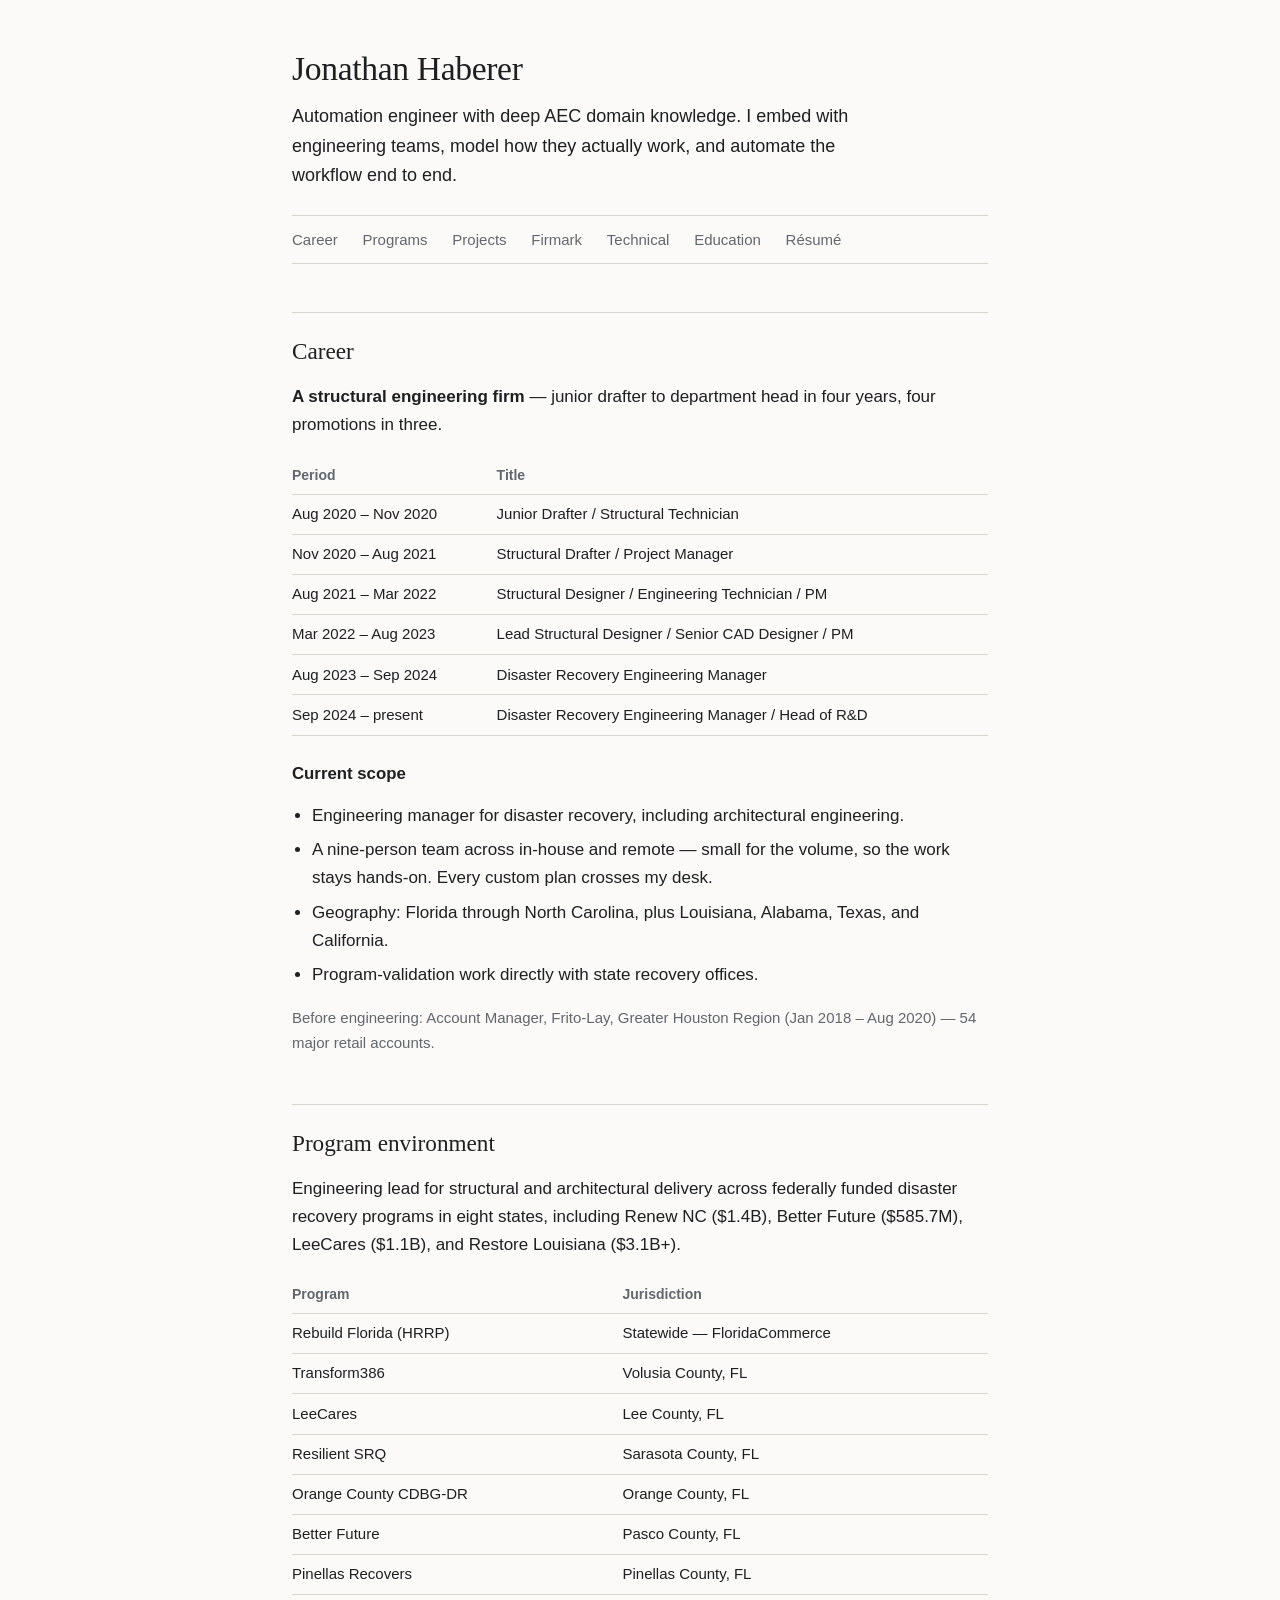
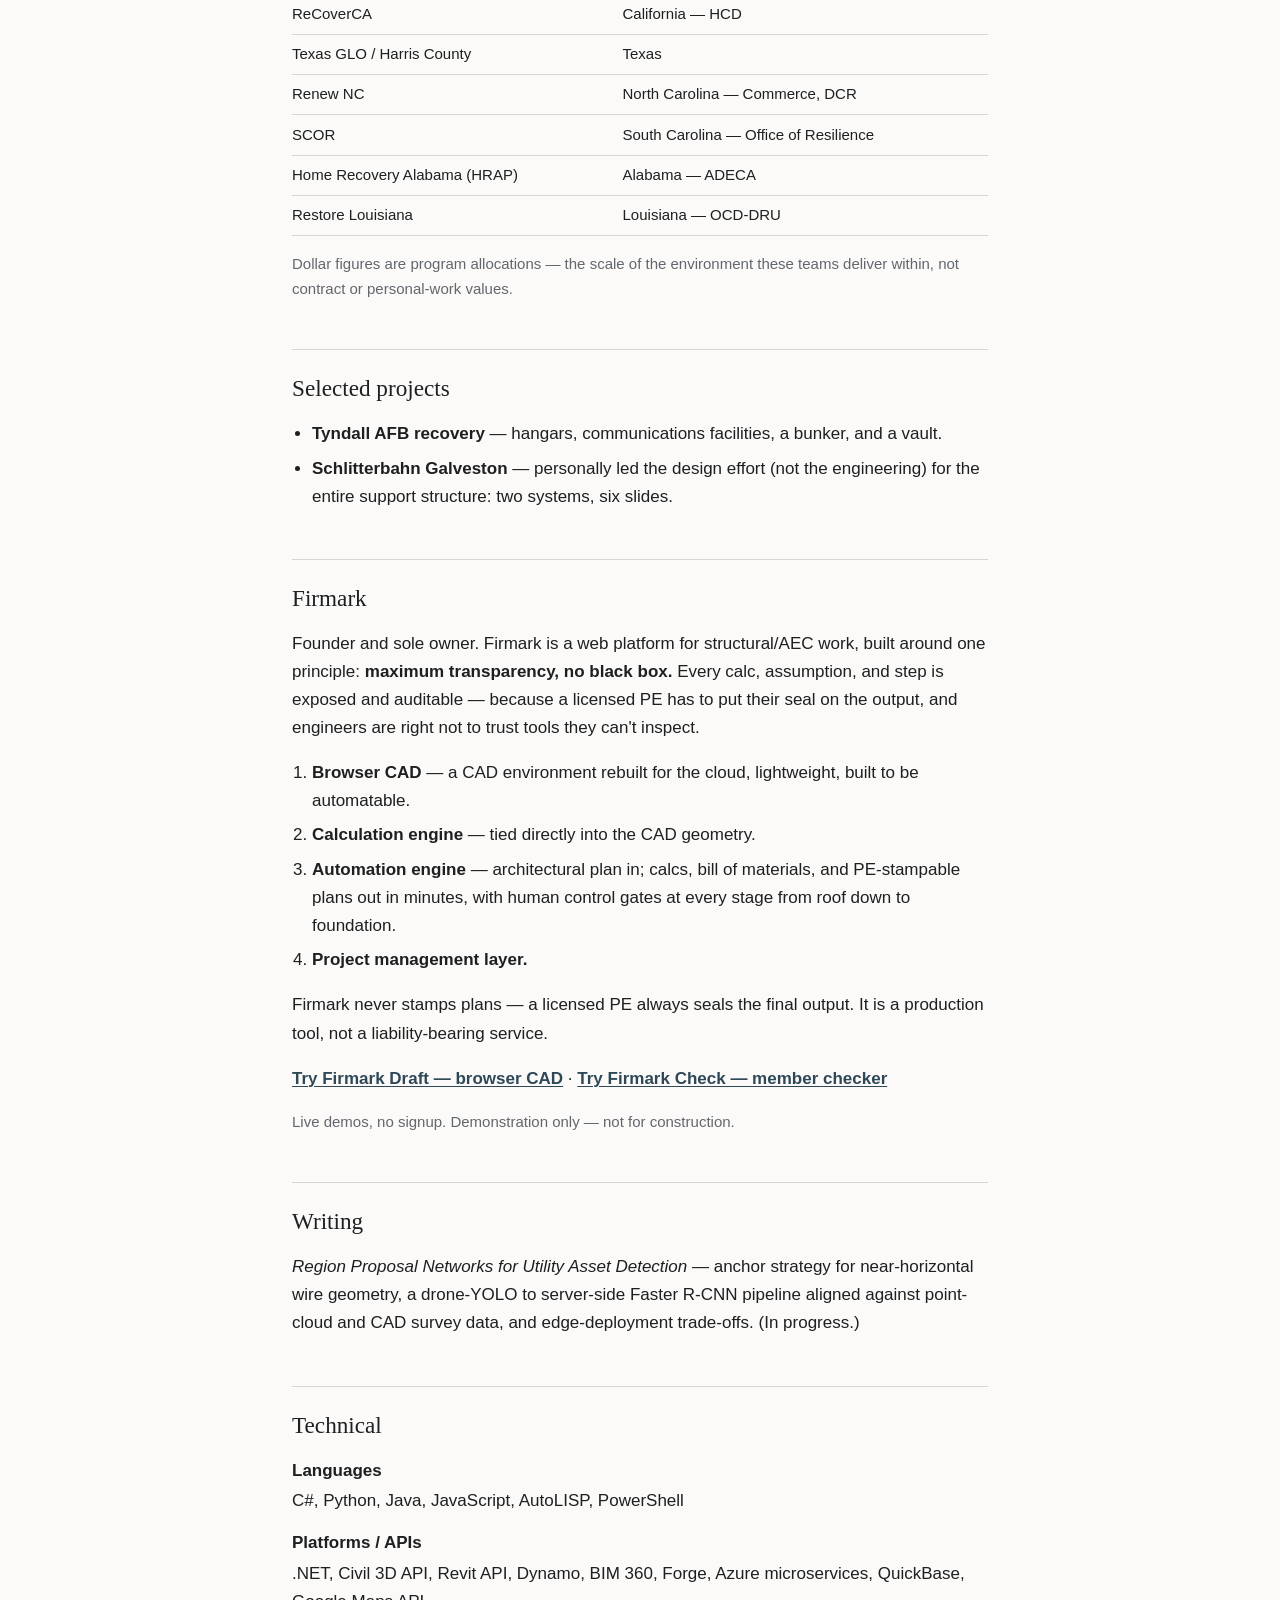
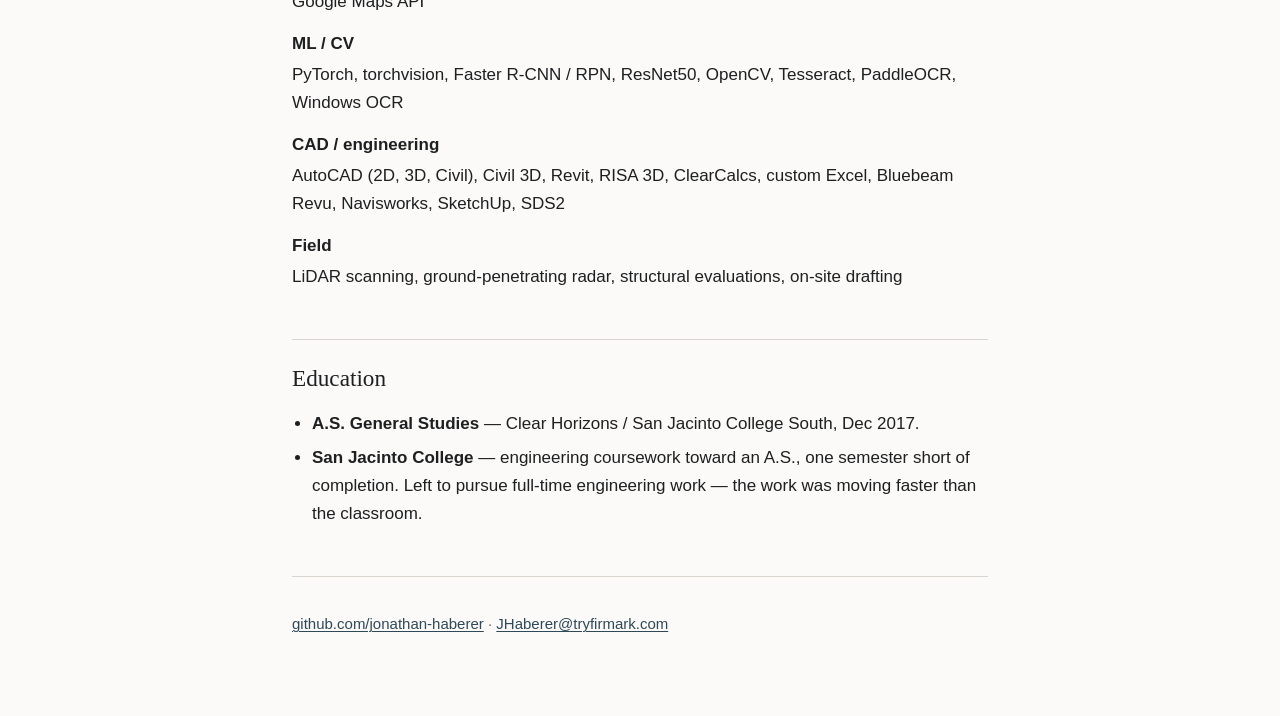
==== index.html @ 075982cf "Add resume page" ====
<!doctype html>
<html lang="en">
<head>
<meta charset="utf-8">
<meta name="viewport" content="width=device-width, initial-scale=1">
<title>Jonathan Haberer — Automation Engineering for AEC</title>
<meta name="description" content="Automation engineer with deep AEC domain knowledge: structural design, disaster-recovery engineering management, and workflow automation.">
<link rel="stylesheet" href="styles.css">
</head>
<body>

<header class="masthead">
  <h1>Jonathan Haberer</h1>
  <p class="tagline">Automation engineer with deep AEC domain knowledge. I embed with engineering
  teams, model how they actually work, and automate the workflow end to end.</p>
  <nav class="site-nav">
    <a href="#career">Career</a>
    <a href="#programs">Programs</a>
    <a href="#projects">Projects</a>
    <a href="#firmark">Firmark</a>
    <a href="#technical">Technical</a>
    <a href="#education">Education</a>
    <a href="resume.html">Résumé</a>
  </nav>
</header>

<main>

<section id="career">
  <h2>Career</h2>
  <p><strong>A structural engineering firm</strong> — junior drafter to department head in
  four years, four promotions in three.</p>
  <div class="table-scroll">
    <table>
      <thead><tr><th>Period</th><th>Title</th></tr></thead>
      <tbody>
        <tr><td>Aug 2020 – Nov 2020</td><td>Junior Drafter / Structural Technician</td></tr>
        <tr><td>Nov 2020 – Aug 2021</td><td>Structural Drafter / Project Manager</td></tr>
        <tr><td>Aug 2021 – Mar 2022</td><td>Structural Designer / Engineering Technician / PM</td></tr>
        <tr><td>Mar 2022 – Aug 2023</td><td>Lead Structural Designer / Senior CAD Designer / PM</td></tr>
        <tr><td>Aug 2023 – Sep 2024</td><td>Disaster Recovery Engineering Manager</td></tr>
        <tr><td>Sep 2024 – present</td><td>Disaster Recovery Engineering Manager / Head of R&amp;D</td></tr>
      </tbody>
    </table>
  </div>
  <h3>Current scope</h3>
  <ul>
    <li>Engineering manager for disaster recovery, including architectural engineering.</li>
    <li>A nine-person team across in-house and remote — small for the volume, so the work stays
    hands-on. Every custom plan crosses my desk.</li>
    <li>Geography: Florida through North Carolina, plus Louisiana, Alabama, Texas, and California.</li>
    <li>Program-validation work directly with state recovery offices.</li>
  </ul>
  <p class="aside">Before engineering: Account Manager, Frito-Lay, Greater Houston Region
  (Jan 2018 – Aug 2020) — 54 major retail accounts.</p>
</section>

<section id="programs">
  <h2>Program environment</h2>
  <p>Engineering lead for structural and architectural delivery across federally funded disaster
  recovery programs in eight states, including Renew NC ($1.4B), Better Future ($585.7M),
  LeeCares ($1.1B), and Restore Louisiana ($3.1B+).</p>
  <div class="table-scroll">
    <table>
      <thead><tr><th>Program</th><th>Jurisdiction</th></tr></thead>
      <tbody>
        <tr><td>Rebuild Florida (HRRP)</td><td>Statewide — FloridaCommerce</td></tr>
        <tr><td>Transform386</td><td>Volusia County, FL</td></tr>
        <tr><td>LeeCares</td><td>Lee County, FL</td></tr>
        <tr><td>Resilient SRQ</td><td>Sarasota County, FL</td></tr>
        <tr><td>Orange County CDBG-DR</td><td>Orange County, FL</td></tr>
        <tr><td>Better Future</td><td>Pasco County, FL</td></tr>
        <tr><td>Pinellas Recovers</td><td>Pinellas County, FL</td></tr>
        <tr><td>ReCoverCA</td><td>California — HCD</td></tr>
        <tr><td>Texas GLO / Harris County</td><td>Texas</td></tr>
        <tr><td>Renew NC</td><td>North Carolina — Commerce, DCR</td></tr>
        <tr><td>SCOR</td><td>South Carolina — Office of Resilience</td></tr>
        <tr><td>Home Recovery Alabama (HRAP)</td><td>Alabama — ADECA</td></tr>
        <tr><td>Restore Louisiana</td><td>Louisiana — OCD-DRU</td></tr>
      </tbody>
    </table>
  </div>
  <p class="footnote">Dollar figures are program allocations — the scale of the environment these
  teams deliver within, not contract or personal-work values.</p>
</section>

<section id="projects">
  <h2>Selected projects</h2>
  <ul>
    <li><strong>Tyndall AFB recovery</strong> — hangars, communications facilities, a bunker, and
    a vault.</li>
    <li><strong>Schlitterbahn Galveston</strong> — personally led the design effort (not the
    engineering) for the entire support structure: two systems, six slides.</li>
  </ul>
</section>

<section id="firmark">
  <h2>Firmark</h2>
  <p>Founder and sole owner. Firmark is a web platform for structural/AEC work, built around one
  principle: <strong>maximum transparency, no black box.</strong> Every calc, assumption, and step
  is exposed and auditable — because a licensed PE has to put their seal on the output, and
  engineers are right not to trust tools they can't inspect.</p>
  <ol>
    <li><strong>Browser CAD</strong> — a CAD environment rebuilt for the cloud, lightweight, built
    to be automatable.</li>
    <li><strong>Calculation engine</strong> — tied directly into the CAD geometry.</li>
    <li><strong>Automation engine</strong> — architectural plan in; calcs, bill of materials, and
    PE-stampable plans out in minutes, with human control gates at every stage from roof down to
    foundation.</li>
    <li><strong>Project management layer.</strong></li>
  </ol>
  <p>Firmark never stamps plans — a licensed PE always seals the final output. It is a production
  tool, not a liability-bearing service.</p>
  <p class="demo-links">
    <a href="https://tryfirmark.com/cad/">Try Firmark Draft — browser CAD</a> ·
    <a href="https://tryfirmark.com/demo/check">Try Firmark Check — member checker</a>
  </p>
  <p class="aside">Live demos, no signup. Demonstration only — not for construction.</p>
</section>

<section id="writing">
  <h2>Writing</h2>
  <p><em>Region Proposal Networks for Utility Asset Detection</em> — anchor strategy for
  near-horizontal wire geometry, a drone-YOLO to server-side Faster R-CNN pipeline aligned
  against point-cloud and CAD survey data, and edge-deployment trade-offs.
 (In progress.)</p>
</section>

<section id="technical">
  <h2>Technical</h2>
  <dl class="tech">
    <dt>Languages</dt><dd>C#, Python, Java, JavaScript, AutoLISP, PowerShell</dd>
    <dt>Platforms / APIs</dt><dd>.NET, Civil 3D API, Revit API, Dynamo, BIM 360, Forge, Azure
    microservices, QuickBase, Google Maps API</dd>
    <dt>ML / CV</dt><dd>PyTorch, torchvision, Faster R-CNN / RPN, ResNet50, OpenCV, Tesseract,
    PaddleOCR, Windows OCR</dd>
    <dt>CAD / engineering</dt><dd>AutoCAD (2D, 3D, Civil), Civil 3D, Revit, RISA 3D, ClearCalcs,
    custom Excel, Bluebeam Revu, Navisworks, SketchUp, SDS2</dd>
    <dt>Field</dt><dd>LiDAR scanning, ground-penetrating radar, structural evaluations, on-site
    drafting</dd>
  </dl>
</section>

<section id="education">
  <h2>Education</h2>
  <ul>
    <li><strong>A.S. General Studies</strong> — Clear Horizons / San Jacinto College South,
    Dec 2017.</li>
    <li><strong>San Jacinto College</strong> — engineering coursework toward an A.S., one semester
    short of completion. Left to pursue full-time engineering work — the work was moving faster
    than the classroom.</li>
  </ul>
</section>

</main>

<footer>
  <p><a href="https://github.com/jonathan-haberer">github.com/jonathan-haberer</a> ·
  <a href="mailto:JHaberer@tryfirmark.com">JHaberer@tryfirmark.com</a></p>
</footer>

</body>
</html>
---- styles.css ----
/* jonathan-haberer.github.io — hand-built, no framework.
   Restrained editorial register: ink on paper, one accent, hairline rules. */

:root {
  --ink: #1d1f21;
  --muted: #62666d;
  --paper: #fbfaf8;
  --rule: #d8d5cf;
  --accent: #2f4858;
}

* { box-sizing: border-box; }

body {
  margin: 0 auto;
  padding: 3rem 1.25rem 4rem;
  max-width: 46rem;
  background: var(--paper);
  color: var(--ink);
  font: 400 1.0625rem/1.65 -apple-system, BlinkMacSystemFont, "Segoe UI", Roboto, Helvetica, Arial, sans-serif;
}

h1, h2, h3 {
  font-family: Georgia, "Times New Roman", serif;
  font-weight: 400;
  line-height: 1.25;
  margin: 0 0 0.5rem;
}

h1 { font-size: 2.1rem; letter-spacing: -0.01em; }
h2 { font-size: 1.45rem; margin-top: 0; }
h3 { font-size: 1.05rem; font-weight: 700; font-family: inherit; margin-top: 1.75rem; }

.masthead { margin-bottom: 3rem; }
.tagline { font-size: 1.125rem; color: var(--ink); max-width: 38rem; margin: 0.75rem 0 1.5rem; }

.site-nav { border-top: 1px solid var(--rule); border-bottom: 1px solid var(--rule); padding: 0.6rem 0; }
.site-nav a { margin-right: 1.25rem; color: var(--muted); text-decoration: none; font-size: 0.9375rem; }
.site-nav a:hover { color: var(--accent); text-decoration: underline; }

section { margin-bottom: 3rem; padding-top: 1.5rem; border-top: 1px solid var(--rule); }

a { color: var(--accent); text-decoration-thickness: 1px; text-underline-offset: 2px; }

ul, ol { padding-left: 1.25rem; }
li { margin-bottom: 0.4rem; }

.table-scroll { overflow-x: auto; margin: 1rem 0; }
table { border-collapse: collapse; width: 100%; font-size: 0.9375rem; }
th, td { text-align: left; padding: 0.45rem 1rem 0.45rem 0; border-bottom: 1px solid var(--rule); vertical-align: top; }
th { font-weight: 600; color: var(--muted); font-size: 0.875rem; }

.aside, .footnote { color: var(--muted); font-size: 0.9375rem; }
.footnote { margin-top: 0.25rem; }

.tech dt { font-weight: 600; margin-top: 0.9rem; }
.tech dd { margin: 0.15rem 0 0; color: var(--ink); }

footer { border-top: 1px solid var(--rule); padding-top: 1.25rem; color: var(--muted); font-size: 0.9375rem; }

@media (max-width: 520px) {
  body { padding-top: 2rem; }
  h1 { font-size: 1.75rem; }
}

.demo-links a { font-weight: 600; }
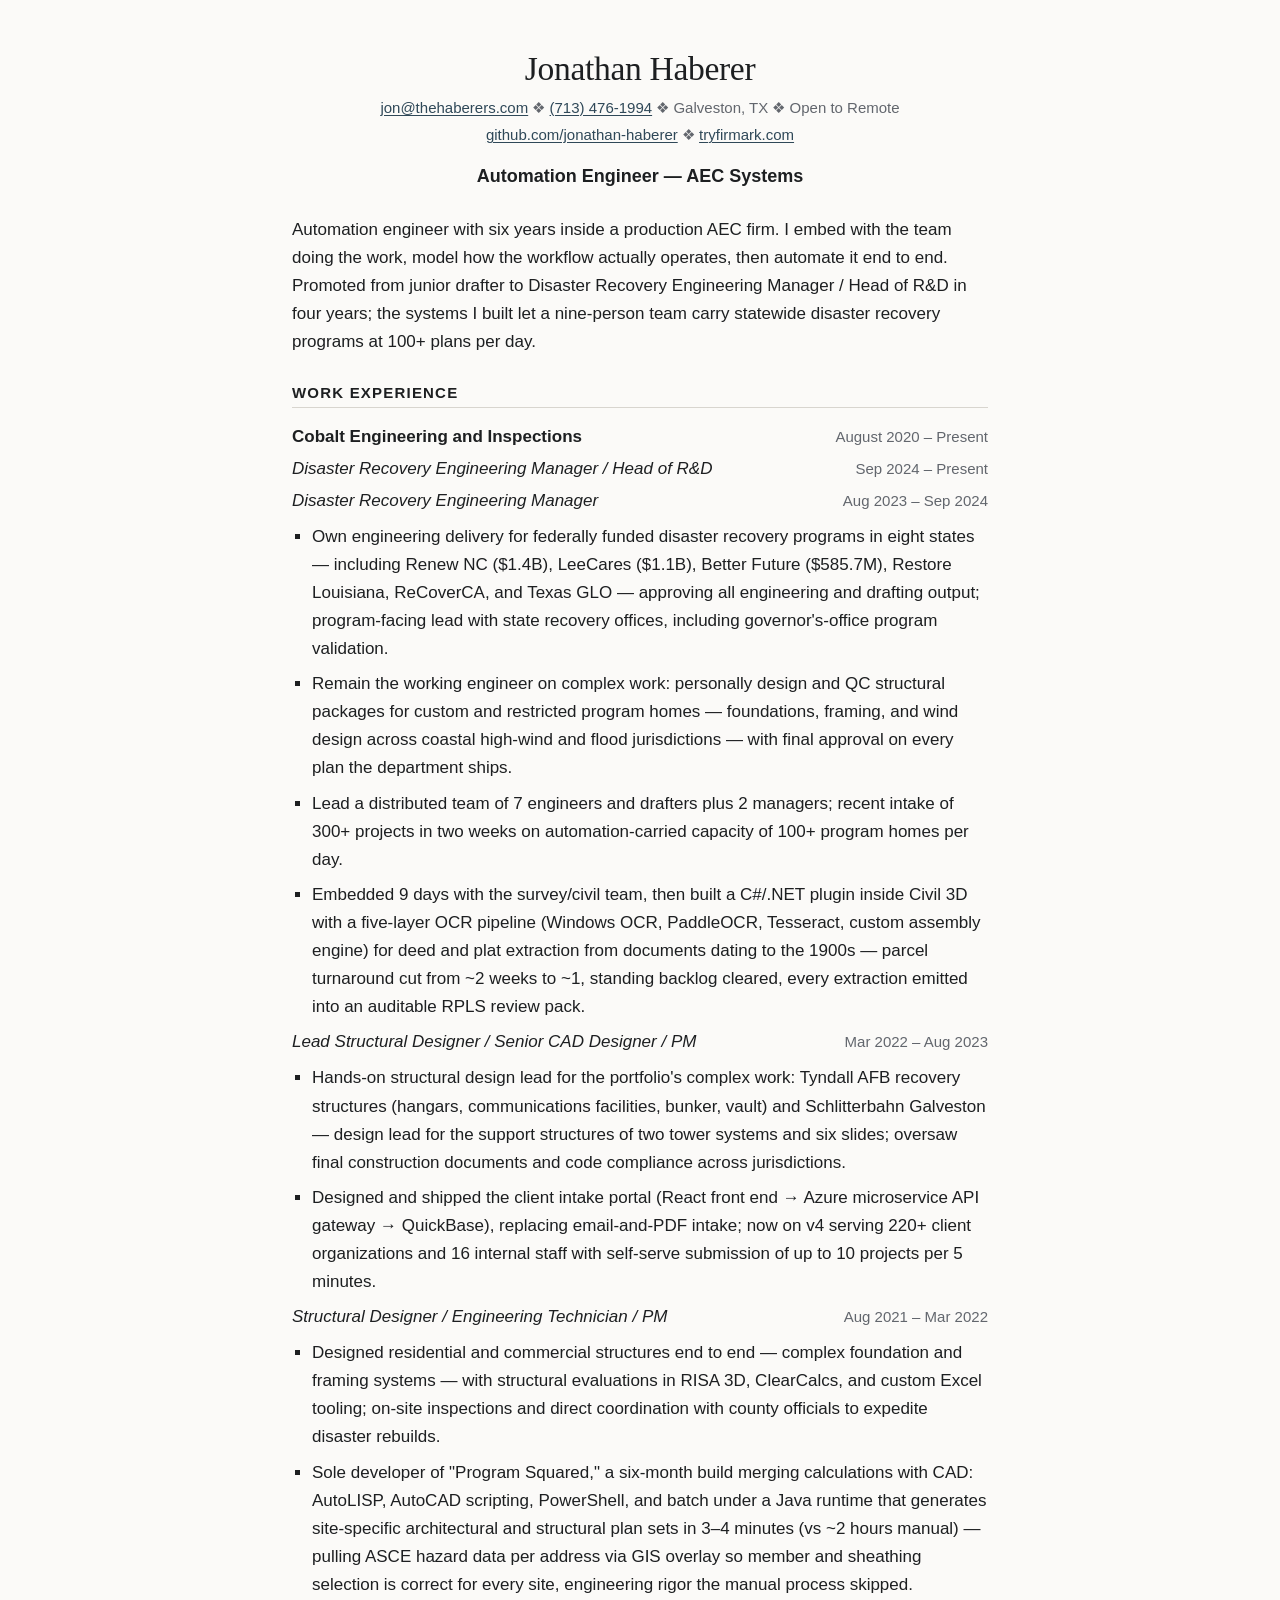
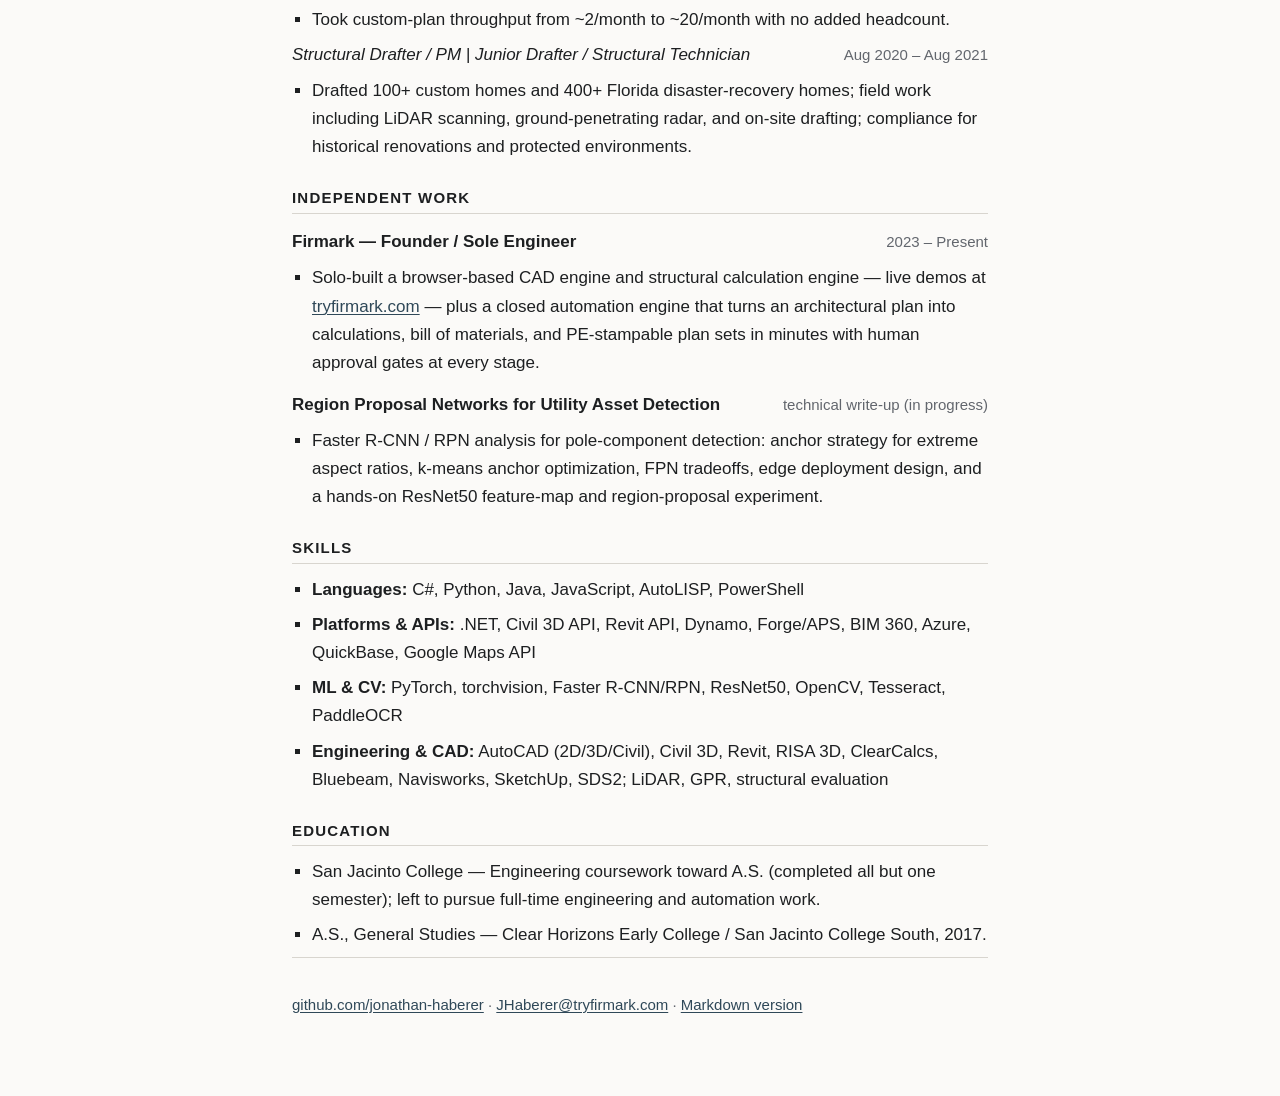
==== commit 7b4fd6cf: "Make the resume the main page" ====
--- a/index.html
+++ b/index.html
@@ -3,160 +3,139 @@
 <head>
 <meta charset="utf-8">
 <meta name="viewport" content="width=device-width, initial-scale=1">
-<title>Jonathan Haberer — Automation Engineering for AEC</title>
-<meta name="description" content="Automation engineer with deep AEC domain knowledge: structural design, disaster-recovery engineering management, and workflow automation.">
+<title>Jonathan Haberer — Automation Engineer, AEC Systems</title>
+<meta name="description" content="Résumé of Jonathan Haberer — automation engineer with six years inside a production AEC firm: structural design, disaster-recovery engineering management, and workflow automation.">
 <link rel="stylesheet" href="styles.css">
 </head>
 <body>
 
-<header class="masthead">
+<header class="r-head">
   <h1>Jonathan Haberer</h1>
-  <p class="tagline">Automation engineer with deep AEC domain knowledge. I embed with engineering
-  teams, model how they actually work, and automate the workflow end to end.</p>
-  <nav class="site-nav">
-    <a href="#career">Career</a>
-    <a href="#programs">Programs</a>
-    <a href="#projects">Projects</a>
-    <a href="#firmark">Firmark</a>
-    <a href="#technical">Technical</a>
-    <a href="#education">Education</a>
-    <a href="resume.html">Résumé</a>
-  </nav>
+  <p class="r-contact"><a href="mailto:jon@thehaberers.com">jon@thehaberers.com</a> ❖
+  <a href="tel:+17134761994">(713) 476-1994</a> ❖ Galveston, TX ❖ Open to Remote</p>
+  <p class="r-contact"><a href="https://github.com/jonathan-haberer">github.com/jonathan-haberer</a> ❖
+  <a href="https://tryfirmark.com">tryfirmark.com</a></p>
+  <p class="r-headline">Automation Engineer — AEC Systems</p>
 </header>
 
 <main>
 
-<section id="career">
-  <h2>Career</h2>
-  <p><strong>A structural engineering firm</strong> — junior drafter to department head in
-  four years, four promotions in three.</p>
-  <div class="table-scroll">
-    <table>
-      <thead><tr><th>Period</th><th>Title</th></tr></thead>
-      <tbody>
-        <tr><td>Aug 2020 – Nov 2020</td><td>Junior Drafter / Structural Technician</td></tr>
-        <tr><td>Nov 2020 – Aug 2021</td><td>Structural Drafter / Project Manager</td></tr>
-        <tr><td>Aug 2021 – Mar 2022</td><td>Structural Designer / Engineering Technician / PM</td></tr>
-        <tr><td>Mar 2022 – Aug 2023</td><td>Lead Structural Designer / Senior CAD Designer / PM</td></tr>
-        <tr><td>Aug 2023 – Sep 2024</td><td>Disaster Recovery Engineering Manager</td></tr>
-        <tr><td>Sep 2024 – present</td><td>Disaster Recovery Engineering Manager / Head of R&amp;D</td></tr>
-      </tbody>
-    </table>
-  </div>
-  <h3>Current scope</h3>
-  <ul>
-    <li>Engineering manager for disaster recovery, including architectural engineering.</li>
-    <li>A nine-person team across in-house and remote — small for the volume, so the work stays
-    hands-on. Every custom plan crosses my desk.</li>
-    <li>Geography: Florida through North Carolina, plus Louisiana, Alabama, Texas, and California.</li>
-    <li>Program-validation work directly with state recovery offices.</li>
-  </ul>
-  <p class="aside">Before engineering: Account Manager, Frito-Lay, Greater Houston Region
-  (Jan 2018 – Aug 2020) — 54 major retail accounts.</p>
-</section>
+<p class="r-summary">Automation engineer with six years inside a production AEC firm. I embed
+with the team doing the work, model how the workflow actually operates, then automate it end
+to end. Promoted from junior drafter to Disaster Recovery Engineering Manager / Head of R&amp;D
+in four years; the systems I built let a nine-person team carry statewide disaster recovery
+programs at 100+ plans per day.</p>
 
-<section id="programs">
-  <h2>Program environment</h2>
-  <p>Engineering lead for structural and architectural delivery across federally funded disaster
-  recovery programs in eight states, including Renew NC ($1.4B), Better Future ($585.7M),
-  LeeCares ($1.1B), and Restore Louisiana ($3.1B+).</p>
-  <div class="table-scroll">
-    <table>
-      <thead><tr><th>Program</th><th>Jurisdiction</th></tr></thead>
-      <tbody>
-        <tr><td>Rebuild Florida (HRRP)</td><td>Statewide — FloridaCommerce</td></tr>
-        <tr><td>Transform386</td><td>Volusia County, FL</td></tr>
-        <tr><td>LeeCares</td><td>Lee County, FL</td></tr>
-        <tr><td>Resilient SRQ</td><td>Sarasota County, FL</td></tr>
-        <tr><td>Orange County CDBG-DR</td><td>Orange County, FL</td></tr>
-        <tr><td>Better Future</td><td>Pasco County, FL</td></tr>
-        <tr><td>Pinellas Recovers</td><td>Pinellas County, FL</td></tr>
-        <tr><td>ReCoverCA</td><td>California — HCD</td></tr>
-        <tr><td>Texas GLO / Harris County</td><td>Texas</td></tr>
-        <tr><td>Renew NC</td><td>North Carolina — Commerce, DCR</td></tr>
-        <tr><td>SCOR</td><td>South Carolina — Office of Resilience</td></tr>
-        <tr><td>Home Recovery Alabama (HRAP)</td><td>Alabama — ADECA</td></tr>
-        <tr><td>Restore Louisiana</td><td>Louisiana — OCD-DRU</td></tr>
-      </tbody>
-    </table>
-  </div>
-  <p class="footnote">Dollar figures are program allocations — the scale of the environment these
-  teams deliver within, not contract or personal-work values.</p>
-</section>
+<h2 class="r-sec">WORK EXPERIENCE</h2>
 
-<section id="projects">
-  <h2>Selected projects</h2>
-  <ul>
-    <li><strong>Tyndall AFB recovery</strong> — hangars, communications facilities, a bunker, and
-    a vault.</li>
-    <li><strong>Schlitterbahn Galveston</strong> — personally led the design effort (not the
-    engineering) for the entire support structure: two systems, six slides.</li>
-  </ul>
-</section>
+<div class="r-row"><strong>Cobalt Engineering and Inspections</strong>
+<span class="r-when">August 2020 – Present</span></div>
 
-<section id="firmark">
-  <h2>Firmark</h2>
-  <p>Founder and sole owner. Firmark is a web platform for structural/AEC work, built around one
-  principle: <strong>maximum transparency, no black box.</strong> Every calc, assumption, and step
-  is exposed and auditable — because a licensed PE has to put their seal on the output, and
-  engineers are right not to trust tools they can't inspect.</p>
-  <ol>
-    <li><strong>Browser CAD</strong> — a CAD environment rebuilt for the cloud, lightweight, built
-    to be automatable.</li>
-    <li><strong>Calculation engine</strong> — tied directly into the CAD geometry.</li>
-    <li><strong>Automation engine</strong> — architectural plan in; calcs, bill of materials, and
-    PE-stampable plans out in minutes, with human control gates at every stage from roof down to
-    foundation.</li>
-    <li><strong>Project management layer.</strong></li>
-  </ol>
-  <p>Firmark never stamps plans — a licensed PE always seals the final output. It is a production
-  tool, not a liability-bearing service.</p>
-  <p class="demo-links">
-    <a href="https://tryfirmark.com/cad/">Try Firmark Draft — browser CAD</a> ·
-    <a href="https://tryfirmark.com/demo/check">Try Firmark Check — member checker</a>
-  </p>
-  <p class="aside">Live demos, no signup. Demonstration only — not for construction.</p>
-</section>
+<div class="r-row r-role"><em>Disaster Recovery Engineering Manager / Head of R&amp;D</em>
+<span class="r-when">Sep 2024 – Present</span></div>
+<div class="r-row r-role"><em>Disaster Recovery Engineering Manager</em>
+<span class="r-when">Aug 2023 – Sep 2024</span></div>
+<ul class="r-b">
+  <li>Own engineering delivery for federally funded disaster recovery programs in eight
+  states — including Renew NC ($1.4B), LeeCares ($1.1B), Better Future ($585.7M), Restore
+  Louisiana, ReCoverCA, and Texas GLO — approving all engineering and drafting output;
+  program-facing lead with state recovery offices, including governor's-office program
+  validation.</li>
+  <li>Remain the working engineer on complex work: personally design and QC structural
+  packages for custom and restricted program homes — foundations, framing, and wind design
+  across coastal high-wind and flood jurisdictions — with final approval on every plan the
+  department ships.</li>
+  <li>Lead a distributed team of 7 engineers and drafters plus 2 managers; recent intake of
+  300+ projects in two weeks on automation-carried capacity of 100+ program homes per
+  day.</li>
+  <li>Embedded 9 days with the survey/civil team, then built a C#/.NET plugin inside
+  Civil 3D with a five-layer OCR pipeline (Windows OCR, PaddleOCR, Tesseract, custom
+  assembly engine) for deed and plat extraction from documents dating to the 1900s — parcel
+  turnaround cut from ~2 weeks to ~1, standing backlog cleared, every extraction emitted
+  into an auditable RPLS review pack.</li>
+</ul>
 
-<section id="writing">
-  <h2>Writing</h2>
-  <p><em>Region Proposal Networks for Utility Asset Detection</em> — anchor strategy for
-  near-horizontal wire geometry, a drone-YOLO to server-side Faster R-CNN pipeline aligned
-  against point-cloud and CAD survey data, and edge-deployment trade-offs.
- (In progress.)</p>
-</section>
+<div class="r-row r-role"><em>Lead Structural Designer / Senior CAD Designer / PM</em>
+<span class="r-when">Mar 2022 – Aug 2023</span></div>
+<ul class="r-b">
+  <li>Hands-on structural design lead for the portfolio's complex work: Tyndall AFB
+  recovery structures (hangars, communications facilities, bunker, vault) and Schlitterbahn
+  Galveston — design lead for the support structures of two tower systems and six slides;
+  oversaw final construction documents and code compliance across jurisdictions.</li>
+  <li>Designed and shipped the client intake portal (React front end → Azure microservice
+  API gateway → QuickBase), replacing email-and-PDF intake; now on v4 serving 220+ client
+  organizations and 16 internal staff with self-serve submission of up to 10 projects per
+  5 minutes.</li>
+</ul>
 
-<section id="technical">
-  <h2>Technical</h2>
-  <dl class="tech">
-    <dt>Languages</dt><dd>C#, Python, Java, JavaScript, AutoLISP, PowerShell</dd>
-    <dt>Platforms / APIs</dt><dd>.NET, Civil 3D API, Revit API, Dynamo, BIM 360, Forge, Azure
-    microservices, QuickBase, Google Maps API</dd>
-    <dt>ML / CV</dt><dd>PyTorch, torchvision, Faster R-CNN / RPN, ResNet50, OpenCV, Tesseract,
-    PaddleOCR, Windows OCR</dd>
-    <dt>CAD / engineering</dt><dd>AutoCAD (2D, 3D, Civil), Civil 3D, Revit, RISA 3D, ClearCalcs,
-    custom Excel, Bluebeam Revu, Navisworks, SketchUp, SDS2</dd>
-    <dt>Field</dt><dd>LiDAR scanning, ground-penetrating radar, structural evaluations, on-site
-    drafting</dd>
-  </dl>
-</section>
+<div class="r-row r-role"><em>Structural Designer / Engineering Technician / PM</em>
+<span class="r-when">Aug 2021 – Mar 2022</span></div>
+<ul class="r-b">
+  <li>Designed residential and commercial structures end to end — complex foundation and
+  framing systems — with structural evaluations in RISA 3D, ClearCalcs, and custom Excel
+  tooling; on-site inspections and direct coordination with county officials to expedite
+  disaster rebuilds.</li>
+  <li>Sole developer of "Program Squared," a six-month build merging calculations with CAD:
+  AutoLISP, AutoCAD scripting, PowerShell, and batch under a Java runtime that generates
+  site-specific architectural and structural plan sets in 3–4 minutes (vs ~2 hours manual)
+  — pulling ASCE hazard data per address via GIS overlay so member and sheathing selection
+  is correct for every site, engineering rigor the manual process skipped.</li>
+  <li>Took custom-plan throughput from ~2/month to ~20/month with no added headcount.</li>
+</ul>
 
-<section id="education">
-  <h2>Education</h2>
-  <ul>
-    <li><strong>A.S. General Studies</strong> — Clear Horizons / San Jacinto College South,
-    Dec 2017.</li>
-    <li><strong>San Jacinto College</strong> — engineering coursework toward an A.S., one semester
-    short of completion. Left to pursue full-time engineering work — the work was moving faster
-    than the classroom.</li>
-  </ul>
-</section>
+<div class="r-row r-role"><em>Structural Drafter / PM | Junior Drafter / Structural
+Technician</em> <span class="r-when">Aug 2020 – Aug 2021</span></div>
+<ul class="r-b">
+  <li>Drafted 100+ custom homes and 400+ Florida disaster-recovery homes; field work
+  including LiDAR scanning, ground-penetrating radar, and on-site drafting; compliance for
+  historical renovations and protected environments.</li>
+</ul>
+
+<h2 class="r-sec">INDEPENDENT WORK</h2>
+
+<div class="r-row"><strong>Firmark — Founder / Sole Engineer</strong>
+<span class="r-when">2023 – Present</span></div>
+<ul class="r-b">
+  <li>Solo-built a browser-based CAD engine and structural calculation engine — live demos
+  at <a href="https://tryfirmark.com">tryfirmark.com</a> — plus a closed automation engine
+  that turns an architectural plan into calculations, bill of materials, and PE-stampable
+  plan sets in minutes with human approval gates at every stage.</li>
+</ul>
+
+<div class="r-row"><strong>Region Proposal Networks for Utility Asset Detection</strong>
+<span class="r-when">technical write-up (in progress)</span></div>
+<ul class="r-b">
+  <li>Faster R-CNN / RPN analysis for pole-component detection: anchor strategy for extreme
+  aspect ratios, k-means anchor optimization, FPN tradeoffs, edge deployment design, and a
+  hands-on ResNet50 feature-map and region-proposal experiment.</li>
+</ul>
+
+<h2 class="r-sec">SKILLS</h2>
+<ul class="r-b">
+  <li><strong>Languages:</strong> C#, Python, Java, JavaScript, AutoLISP, PowerShell</li>
+  <li><strong>Platforms &amp; APIs:</strong> .NET, Civil 3D API, Revit API, Dynamo,
+  Forge/APS, BIM 360, Azure, QuickBase, Google Maps API</li>
+  <li><strong>ML &amp; CV:</strong> PyTorch, torchvision, Faster R-CNN/RPN, ResNet50,
+  OpenCV, Tesseract, PaddleOCR</li>
+  <li><strong>Engineering &amp; CAD:</strong> AutoCAD (2D/3D/Civil), Civil 3D, Revit,
+  RISA 3D, ClearCalcs, Bluebeam, Navisworks, SketchUp, SDS2; LiDAR, GPR, structural
+  evaluation</li>
+</ul>
+
+<h2 class="r-sec">EDUCATION</h2>
+<ul class="r-b">
+  <li>San Jacinto College — Engineering coursework toward A.S. (completed all but one
+  semester); left to pursue full-time engineering and automation work.</li>
+  <li>A.S., General Studies — Clear Horizons Early College / San Jacinto College South,
+  2017.</li>
+</ul>
 
 </main>
 
 <footer>
   <p><a href="https://github.com/jonathan-haberer">github.com/jonathan-haberer</a> ·
-  <a href="mailto:JHaberer@tryfirmark.com">JHaberer@tryfirmark.com</a></p>
+  <a href="mailto:JHaberer@tryfirmark.com">JHaberer@tryfirmark.com</a> ·
+  <a href="https://github.com/jonathan-haberer/jonathan-haberer/blob/main/resume.md">Markdown version</a></p>
 </footer>
 
 </body>
--- a/styles.css
+++ b/styles.css
@@ -64,3 +64,22 @@
 }
 
 .demo-links a { font-weight: 600; }
+
+/* Résumé layout — the main page mirrors the PDF résumé's structure. */
+.r-head { text-align: center; margin-bottom: 1.5rem; }
+.r-head h1 { margin-bottom: 0.35rem; }
+.r-contact { margin: 0.15rem 0; font-size: 0.9375rem; color: var(--muted); }
+.r-headline { margin: 0.9rem 0 0; font-weight: 600; font-size: 1.125rem; }
+.r-summary { margin: 0 0 1.75rem; }
+.r-sec { font-family: inherit; font-size: 0.9375rem; font-weight: 700;
+         letter-spacing: 0.08em; border-bottom: 1px solid var(--rule);
+         padding-bottom: 0.3rem; margin: 1.75rem 0 0.75rem; }
+.r-row { display: flex; justify-content: space-between; gap: 1rem;
+         align-items: baseline; margin-top: 0.9rem; }
+.r-row .r-when { color: var(--muted); font-size: 0.9375rem; white-space: nowrap; }
+.r-role { margin-top: 0.25rem; }
+ul.r-b { list-style-type: square; margin: 0.5rem 0 0; }
+ul.r-b li { margin-bottom: 0.45rem; }
+.r-nav { margin-bottom: 2rem; }
+@media (max-width: 560px) { .r-row { flex-direction: column; gap: 0.1rem; } }
+@media print { .r-nav, footer { display: none; } body { padding: 0.5rem; } }
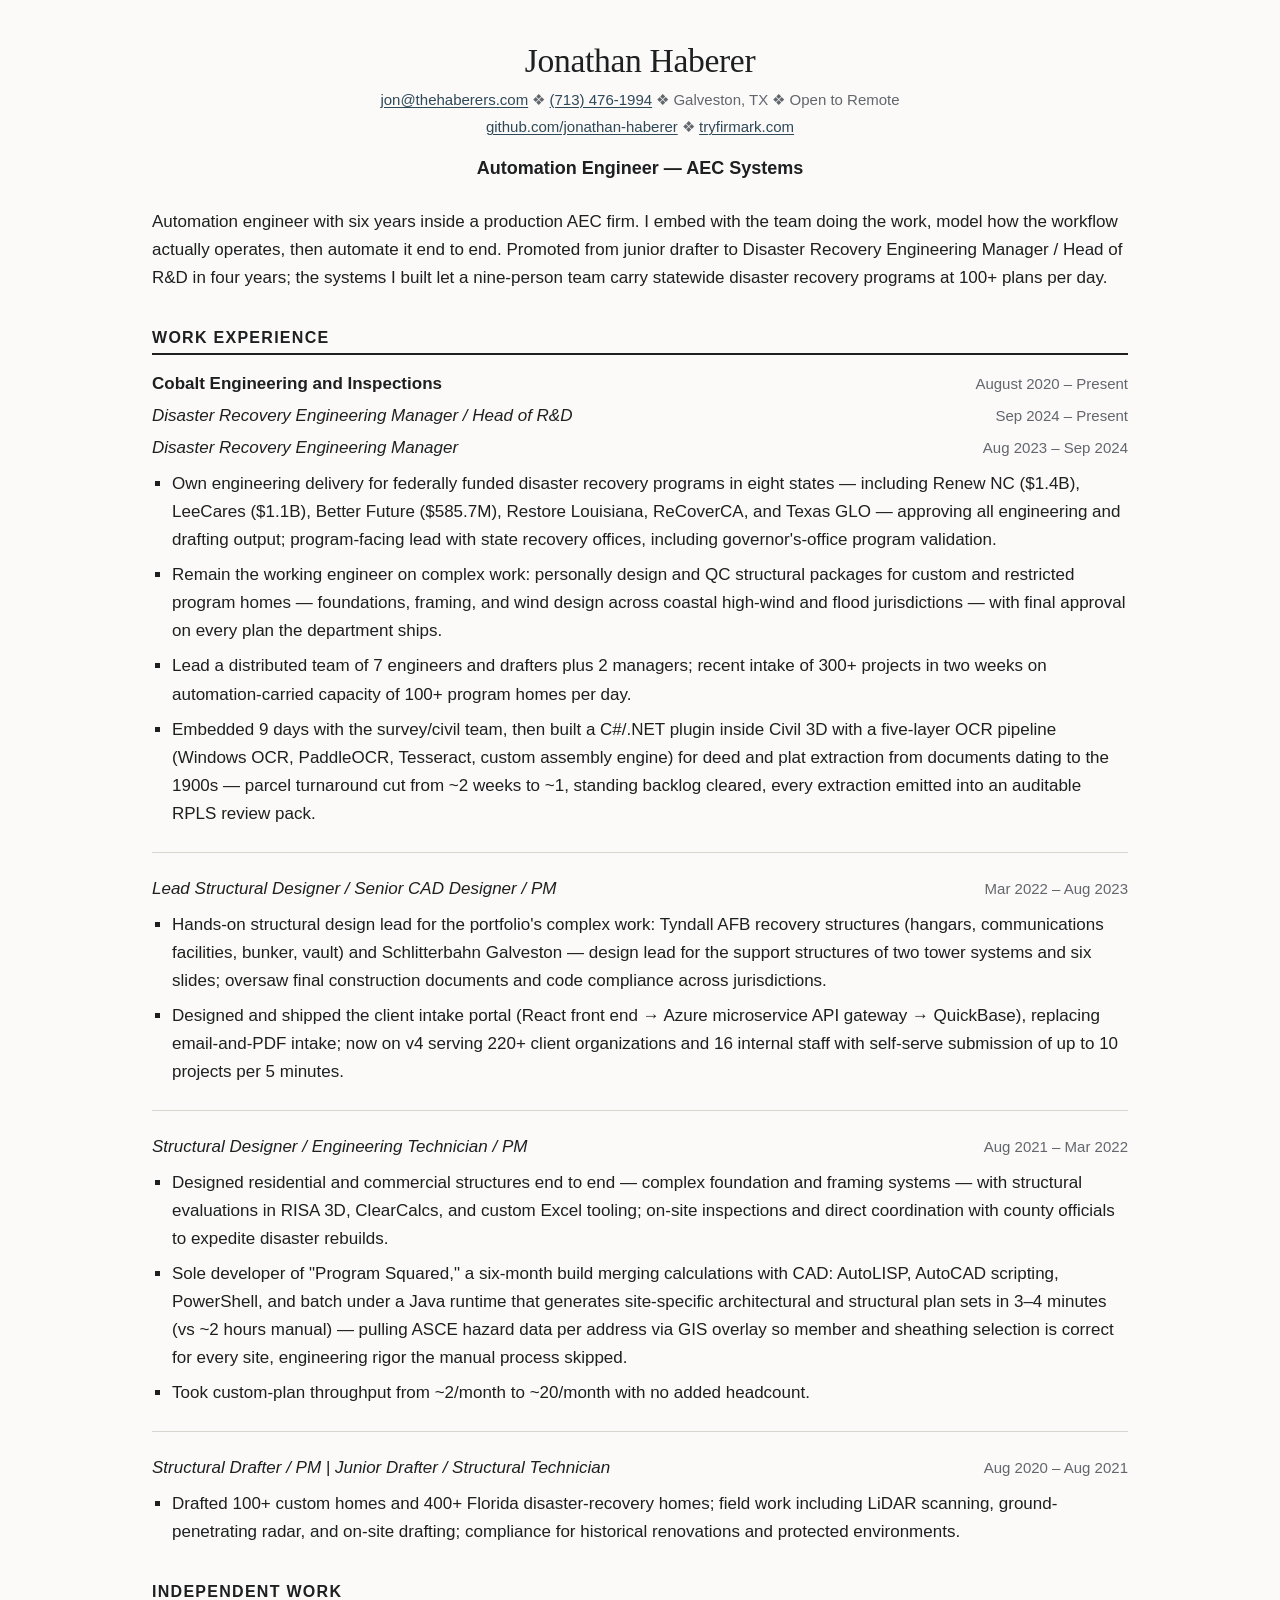
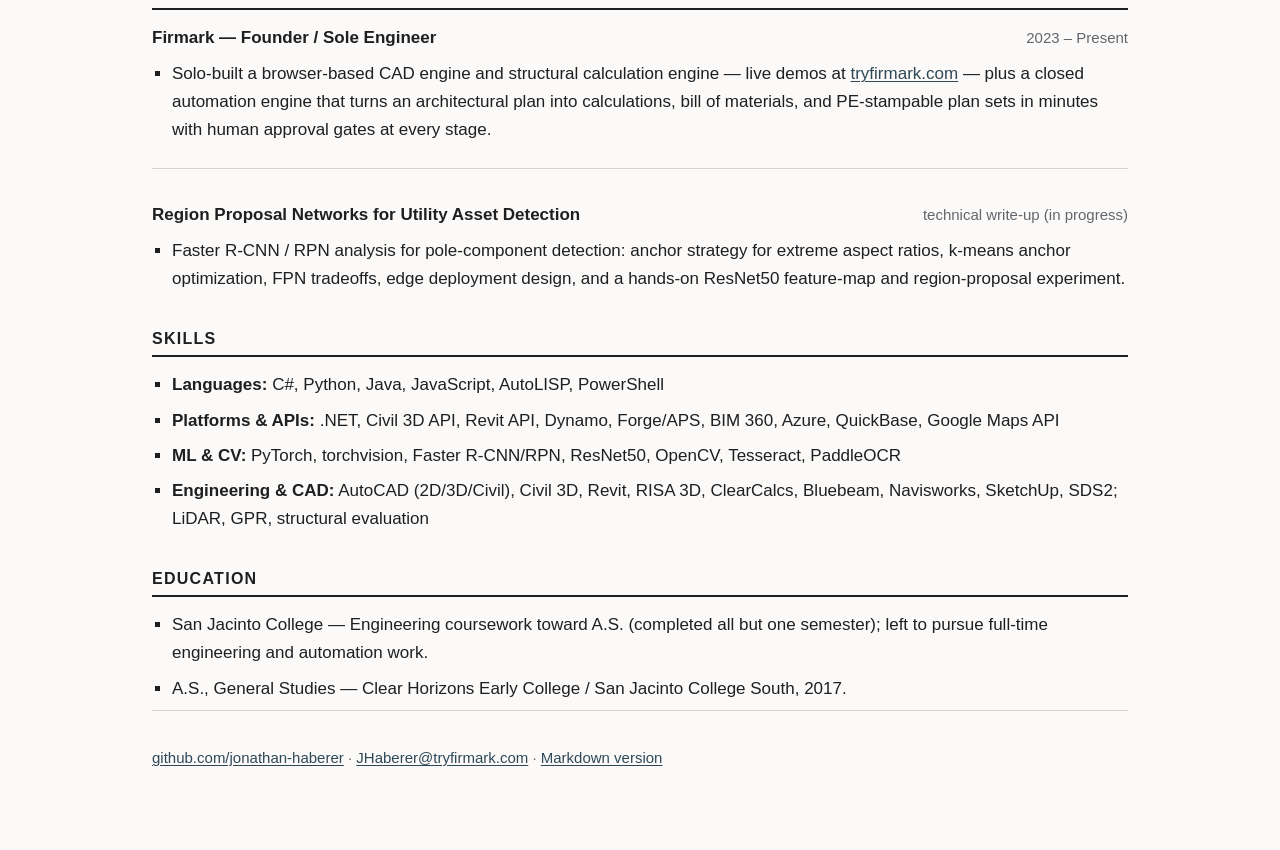
==== commit 1d69c450: "Widen the resume layout and add section dividers" ====
--- a/index.html
+++ b/index.html
@@ -31,84 +31,96 @@
 <div class="r-row"><strong>Cobalt Engineering and Inspections</strong>
 <span class="r-when">August 2020 – Present</span></div>
 
-<div class="r-row r-role"><em>Disaster Recovery Engineering Manager / Head of R&amp;D</em>
-<span class="r-when">Sep 2024 – Present</span></div>
-<div class="r-row r-role"><em>Disaster Recovery Engineering Manager</em>
-<span class="r-when">Aug 2023 – Sep 2024</span></div>
-<ul class="r-b">
-  <li>Own engineering delivery for federally funded disaster recovery programs in eight
-  states — including Renew NC ($1.4B), LeeCares ($1.1B), Better Future ($585.7M), Restore
-  Louisiana, ReCoverCA, and Texas GLO — approving all engineering and drafting output;
-  program-facing lead with state recovery offices, including governor's-office program
-  validation.</li>
-  <li>Remain the working engineer on complex work: personally design and QC structural
-  packages for custom and restricted program homes — foundations, framing, and wind design
-  across coastal high-wind and flood jurisdictions — with final approval on every plan the
-  department ships.</li>
-  <li>Lead a distributed team of 7 engineers and drafters plus 2 managers; recent intake of
-  300+ projects in two weeks on automation-carried capacity of 100+ program homes per
-  day.</li>
-  <li>Embedded 9 days with the survey/civil team, then built a C#/.NET plugin inside
-  Civil 3D with a five-layer OCR pipeline (Windows OCR, PaddleOCR, Tesseract, custom
-  assembly engine) for deed and plat extraction from documents dating to the 1900s — parcel
-  turnaround cut from ~2 weeks to ~1, standing backlog cleared, every extraction emitted
-  into an auditable RPLS review pack.</li>
-</ul>
+<div>
+  <div class="r-row r-role"><em>Disaster Recovery Engineering Manager / Head of R&amp;D</em>
+  <span class="r-when">Sep 2024 – Present</span></div>
+  <div class="r-row r-role"><em>Disaster Recovery Engineering Manager</em>
+  <span class="r-when">Aug 2023 – Sep 2024</span></div>
+  <ul class="r-b">
+    <li>Own engineering delivery for federally funded disaster recovery programs in eight
+    states — including Renew NC ($1.4B), LeeCares ($1.1B), Better Future ($585.7M), Restore
+    Louisiana, ReCoverCA, and Texas GLO — approving all engineering and drafting output;
+    program-facing lead with state recovery offices, including governor's-office program
+    validation.</li>
+    <li>Remain the working engineer on complex work: personally design and QC structural
+    packages for custom and restricted program homes — foundations, framing, and wind design
+    across coastal high-wind and flood jurisdictions — with final approval on every plan the
+    department ships.</li>
+    <li>Lead a distributed team of 7 engineers and drafters plus 2 managers; recent intake of
+    300+ projects in two weeks on automation-carried capacity of 100+ program homes per
+    day.</li>
+    <li>Embedded 9 days with the survey/civil team, then built a C#/.NET plugin inside
+    Civil 3D with a five-layer OCR pipeline (Windows OCR, PaddleOCR, Tesseract, custom
+    assembly engine) for deed and plat extraction from documents dating to the 1900s — parcel
+    turnaround cut from ~2 weeks to ~1, standing backlog cleared, every extraction emitted
+    into an auditable RPLS review pack.</li>
+  </ul>
+</div>
 
-<div class="r-row r-role"><em>Lead Structural Designer / Senior CAD Designer / PM</em>
-<span class="r-when">Mar 2022 – Aug 2023</span></div>
-<ul class="r-b">
-  <li>Hands-on structural design lead for the portfolio's complex work: Tyndall AFB
-  recovery structures (hangars, communications facilities, bunker, vault) and Schlitterbahn
-  Galveston — design lead for the support structures of two tower systems and six slides;
-  oversaw final construction documents and code compliance across jurisdictions.</li>
-  <li>Designed and shipped the client intake portal (React front end → Azure microservice
-  API gateway → QuickBase), replacing email-and-PDF intake; now on v4 serving 220+ client
-  organizations and 16 internal staff with self-serve submission of up to 10 projects per
-  5 minutes.</li>
-</ul>
+<div class="r-div">
+  <div class="r-row r-role"><em>Lead Structural Designer / Senior CAD Designer / PM</em>
+  <span class="r-when">Mar 2022 – Aug 2023</span></div>
+  <ul class="r-b">
+    <li>Hands-on structural design lead for the portfolio's complex work: Tyndall AFB
+    recovery structures (hangars, communications facilities, bunker, vault) and Schlitterbahn
+    Galveston — design lead for the support structures of two tower systems and six slides;
+    oversaw final construction documents and code compliance across jurisdictions.</li>
+    <li>Designed and shipped the client intake portal (React front end → Azure microservice
+    API gateway → QuickBase), replacing email-and-PDF intake; now on v4 serving 220+ client
+    organizations and 16 internal staff with self-serve submission of up to 10 projects per
+    5 minutes.</li>
+  </ul>
+</div>
 
-<div class="r-row r-role"><em>Structural Designer / Engineering Technician / PM</em>
-<span class="r-when">Aug 2021 – Mar 2022</span></div>
-<ul class="r-b">
-  <li>Designed residential and commercial structures end to end — complex foundation and
-  framing systems — with structural evaluations in RISA 3D, ClearCalcs, and custom Excel
-  tooling; on-site inspections and direct coordination with county officials to expedite
-  disaster rebuilds.</li>
-  <li>Sole developer of "Program Squared," a six-month build merging calculations with CAD:
-  AutoLISP, AutoCAD scripting, PowerShell, and batch under a Java runtime that generates
-  site-specific architectural and structural plan sets in 3–4 minutes (vs ~2 hours manual)
-  — pulling ASCE hazard data per address via GIS overlay so member and sheathing selection
-  is correct for every site, engineering rigor the manual process skipped.</li>
-  <li>Took custom-plan throughput from ~2/month to ~20/month with no added headcount.</li>
-</ul>
+<div class="r-div">
+  <div class="r-row r-role"><em>Structural Designer / Engineering Technician / PM</em>
+  <span class="r-when">Aug 2021 – Mar 2022</span></div>
+  <ul class="r-b">
+    <li>Designed residential and commercial structures end to end — complex foundation and
+    framing systems — with structural evaluations in RISA 3D, ClearCalcs, and custom Excel
+    tooling; on-site inspections and direct coordination with county officials to expedite
+    disaster rebuilds.</li>
+    <li>Sole developer of "Program Squared," a six-month build merging calculations with CAD:
+    AutoLISP, AutoCAD scripting, PowerShell, and batch under a Java runtime that generates
+    site-specific architectural and structural plan sets in 3–4 minutes (vs ~2 hours manual)
+    — pulling ASCE hazard data per address via GIS overlay so member and sheathing selection
+    is correct for every site, engineering rigor the manual process skipped.</li>
+    <li>Took custom-plan throughput from ~2/month to ~20/month with no added headcount.</li>
+  </ul>
+</div>
 
-<div class="r-row r-role"><em>Structural Drafter / PM | Junior Drafter / Structural
-Technician</em> <span class="r-when">Aug 2020 – Aug 2021</span></div>
-<ul class="r-b">
-  <li>Drafted 100+ custom homes and 400+ Florida disaster-recovery homes; field work
-  including LiDAR scanning, ground-penetrating radar, and on-site drafting; compliance for
-  historical renovations and protected environments.</li>
-</ul>
+<div class="r-div">
+  <div class="r-row r-role"><em>Structural Drafter / PM | Junior Drafter / Structural
+  Technician</em> <span class="r-when">Aug 2020 – Aug 2021</span></div>
+  <ul class="r-b">
+    <li>Drafted 100+ custom homes and 400+ Florida disaster-recovery homes; field work
+    including LiDAR scanning, ground-penetrating radar, and on-site drafting; compliance for
+    historical renovations and protected environments.</li>
+  </ul>
+</div>
 
 <h2 class="r-sec">INDEPENDENT WORK</h2>
 
-<div class="r-row"><strong>Firmark — Founder / Sole Engineer</strong>
-<span class="r-when">2023 – Present</span></div>
-<ul class="r-b">
-  <li>Solo-built a browser-based CAD engine and structural calculation engine — live demos
-  at <a href="https://tryfirmark.com">tryfirmark.com</a> — plus a closed automation engine
-  that turns an architectural plan into calculations, bill of materials, and PE-stampable
-  plan sets in minutes with human approval gates at every stage.</li>
-</ul>
+<div>
+  <div class="r-row"><strong>Firmark — Founder / Sole Engineer</strong>
+  <span class="r-when">2023 – Present</span></div>
+  <ul class="r-b">
+    <li>Solo-built a browser-based CAD engine and structural calculation engine — live demos
+    at <a href="https://tryfirmark.com">tryfirmark.com</a> — plus a closed automation engine
+    that turns an architectural plan into calculations, bill of materials, and PE-stampable
+    plan sets in minutes with human approval gates at every stage.</li>
+  </ul>
+</div>
 
-<div class="r-row"><strong>Region Proposal Networks for Utility Asset Detection</strong>
-<span class="r-when">technical write-up (in progress)</span></div>
-<ul class="r-b">
-  <li>Faster R-CNN / RPN analysis for pole-component detection: anchor strategy for extreme
-  aspect ratios, k-means anchor optimization, FPN tradeoffs, edge deployment design, and a
-  hands-on ResNet50 feature-map and region-proposal experiment.</li>
-</ul>
+<div class="r-div">
+  <div class="r-row"><strong>Region Proposal Networks for Utility Asset Detection</strong>
+  <span class="r-when">technical write-up (in progress)</span></div>
+  <ul class="r-b">
+    <li>Faster R-CNN / RPN analysis for pole-component detection: anchor strategy for extreme
+    aspect ratios, k-means anchor optimization, FPN tradeoffs, edge deployment design, and a
+    hands-on ResNet50 feature-map and region-proposal experiment.</li>
+  </ul>
+</div>
 
 <h2 class="r-sec">SKILLS</h2>
 <ul class="r-b">
--- a/styles.css
+++ b/styles.css
@@ -13,8 +13,8 @@
 
 body {
   margin: 0 auto;
-  padding: 3rem 1.25rem 4rem;
-  max-width: 46rem;
+  padding: 2.5rem 1.5rem 4rem;
+  max-width: 64rem;
   background: var(--paper);
   color: var(--ink);
   font: 400 1.0625rem/1.65 -apple-system, BlinkMacSystemFont, "Segoe UI", Roboto, Helvetica, Arial, sans-serif;
@@ -71,9 +71,10 @@
 .r-contact { margin: 0.15rem 0; font-size: 0.9375rem; color: var(--muted); }
 .r-headline { margin: 0.9rem 0 0; font-weight: 600; font-size: 1.125rem; }
 .r-summary { margin: 0 0 1.75rem; }
-.r-sec { font-family: inherit; font-size: 0.9375rem; font-weight: 700;
-         letter-spacing: 0.08em; border-bottom: 1px solid var(--rule);
-         padding-bottom: 0.3rem; margin: 1.75rem 0 0.75rem; }
+.r-sec { font-family: inherit; font-size: 1rem; font-weight: 700;
+         letter-spacing: 0.08em; border-bottom: 2px solid var(--ink);
+         padding-bottom: 0.35rem; margin: 2.25rem 0 0.9rem; }
+.r-div { border-top: 1px solid var(--rule); margin-top: 1.5rem; padding-top: 1.1rem; }
 .r-row { display: flex; justify-content: space-between; gap: 1rem;
          align-items: baseline; margin-top: 0.9rem; }
 .r-row .r-when { color: var(--muted); font-size: 0.9375rem; white-space: nowrap; }
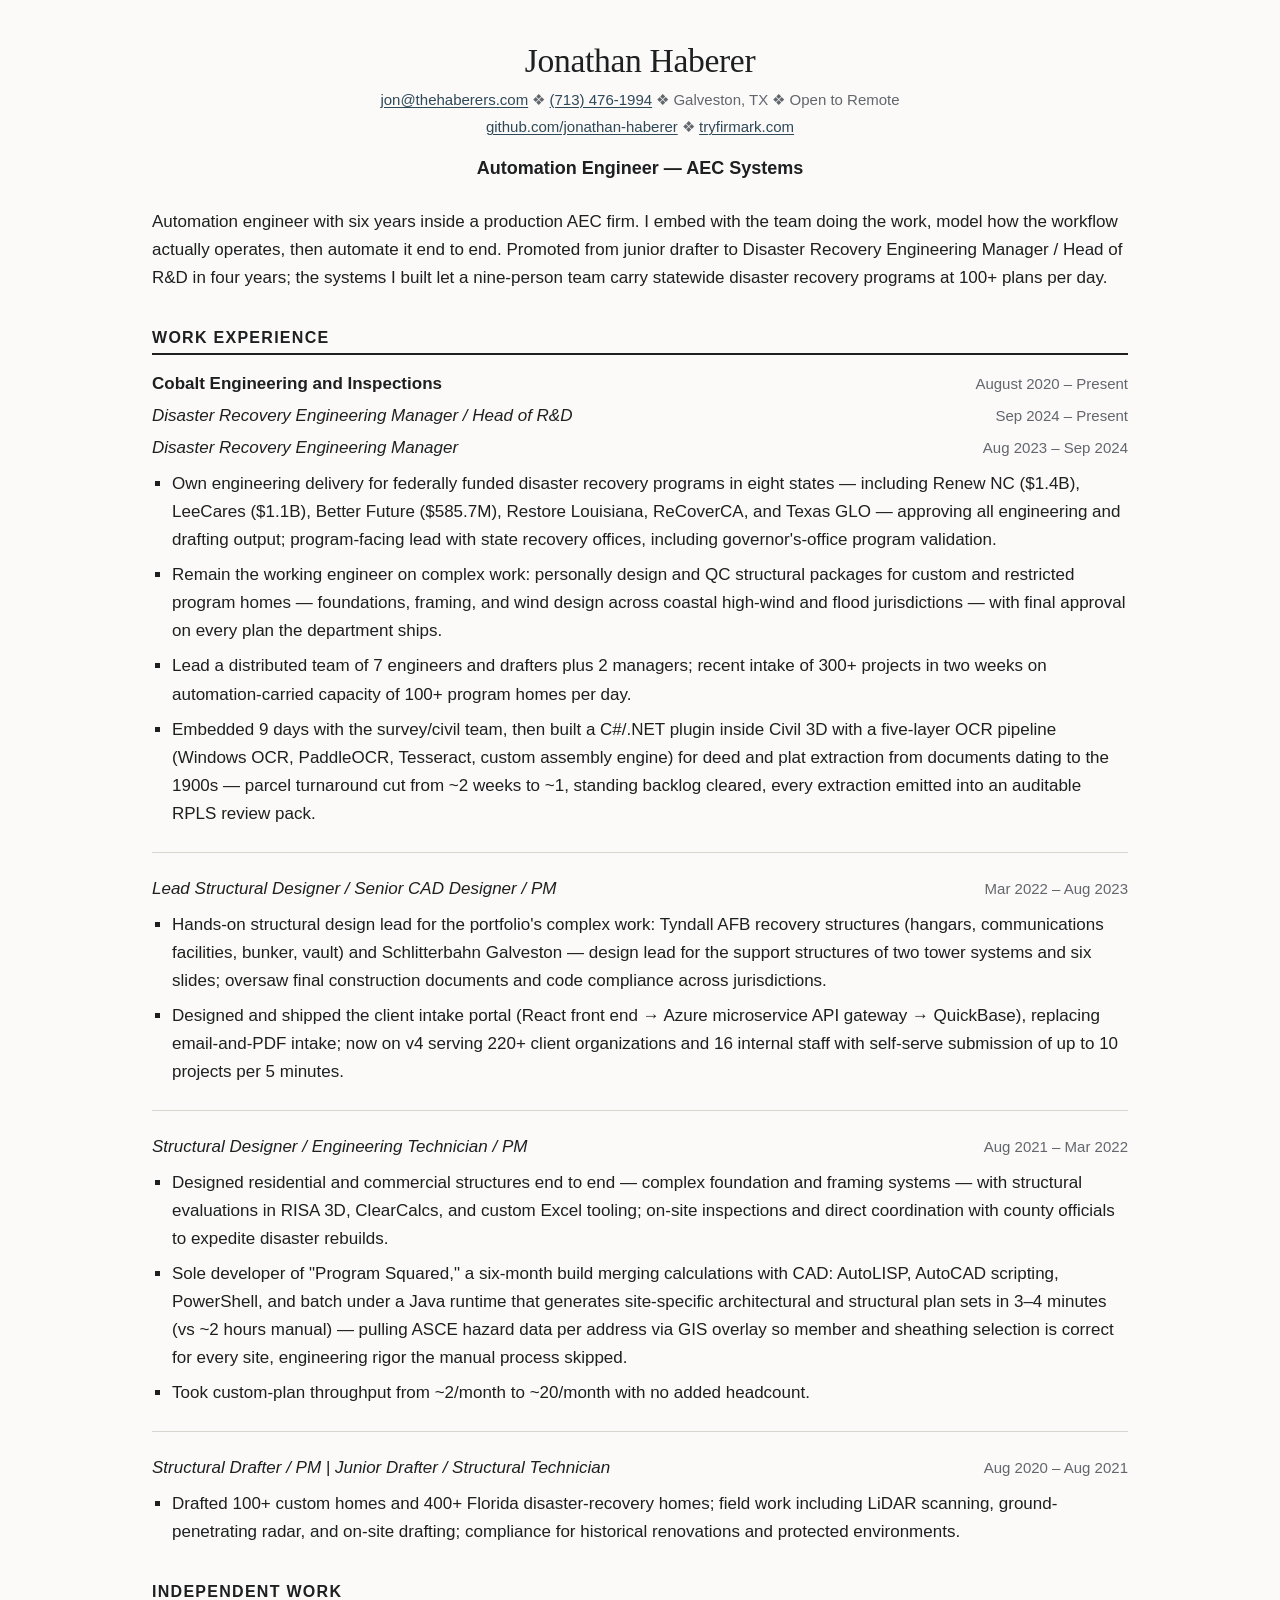
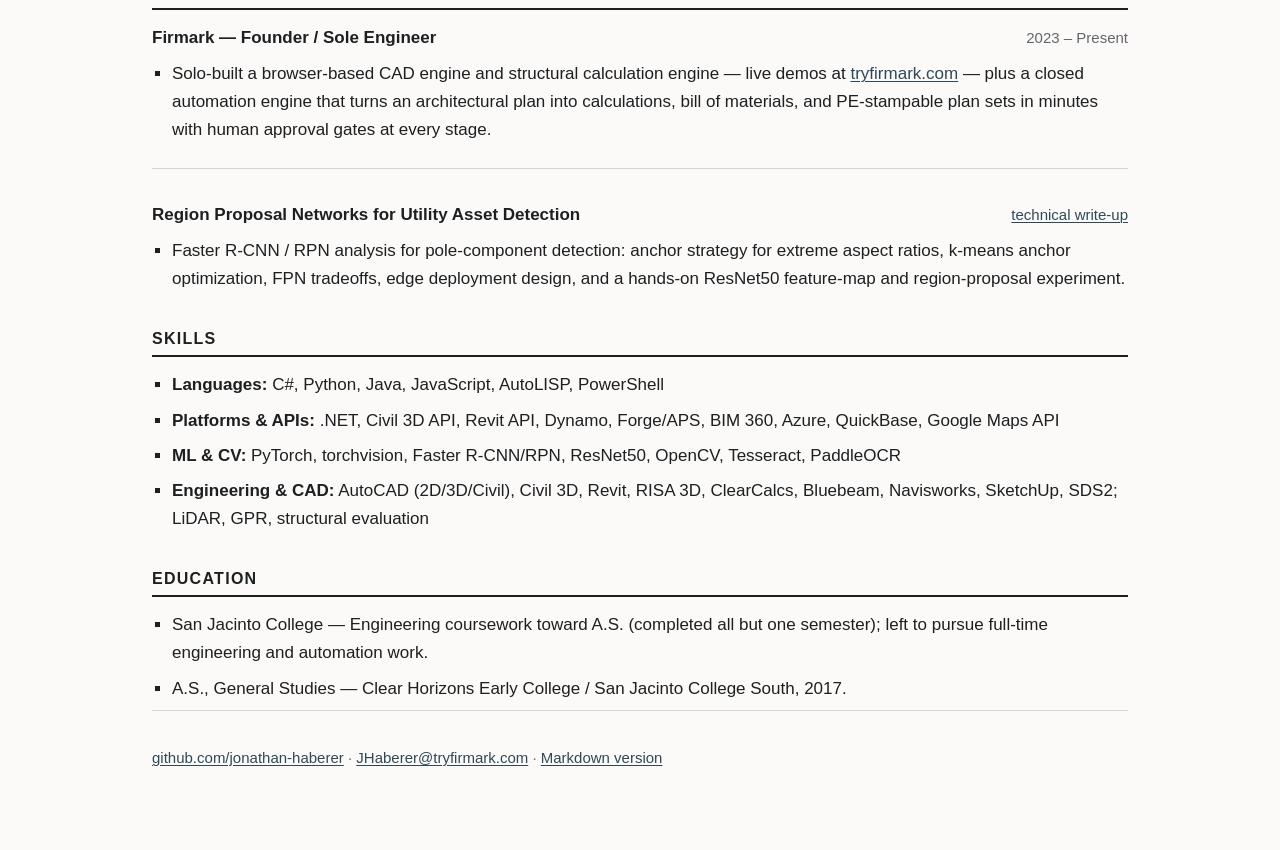
==== commit dfff41a1: "Link the RPN write-up" ====
--- a/index.html
+++ b/index.html
@@ -114,7 +114,7 @@
 
 <div class="r-div">
   <div class="r-row"><strong>Region Proposal Networks for Utility Asset Detection</strong>
-  <span class="r-when">technical write-up (in progress)</span></div>
+  <span class="r-when"><a href="https://github.com/jonathan-haberer/rpn-utility-asset-detection">technical write-up</a></span></div>
   <ul class="r-b">
     <li>Faster R-CNN / RPN analysis for pole-component detection: anchor strategy for extreme
     aspect ratios, k-means anchor optimization, FPN tradeoffs, edge deployment design, and a
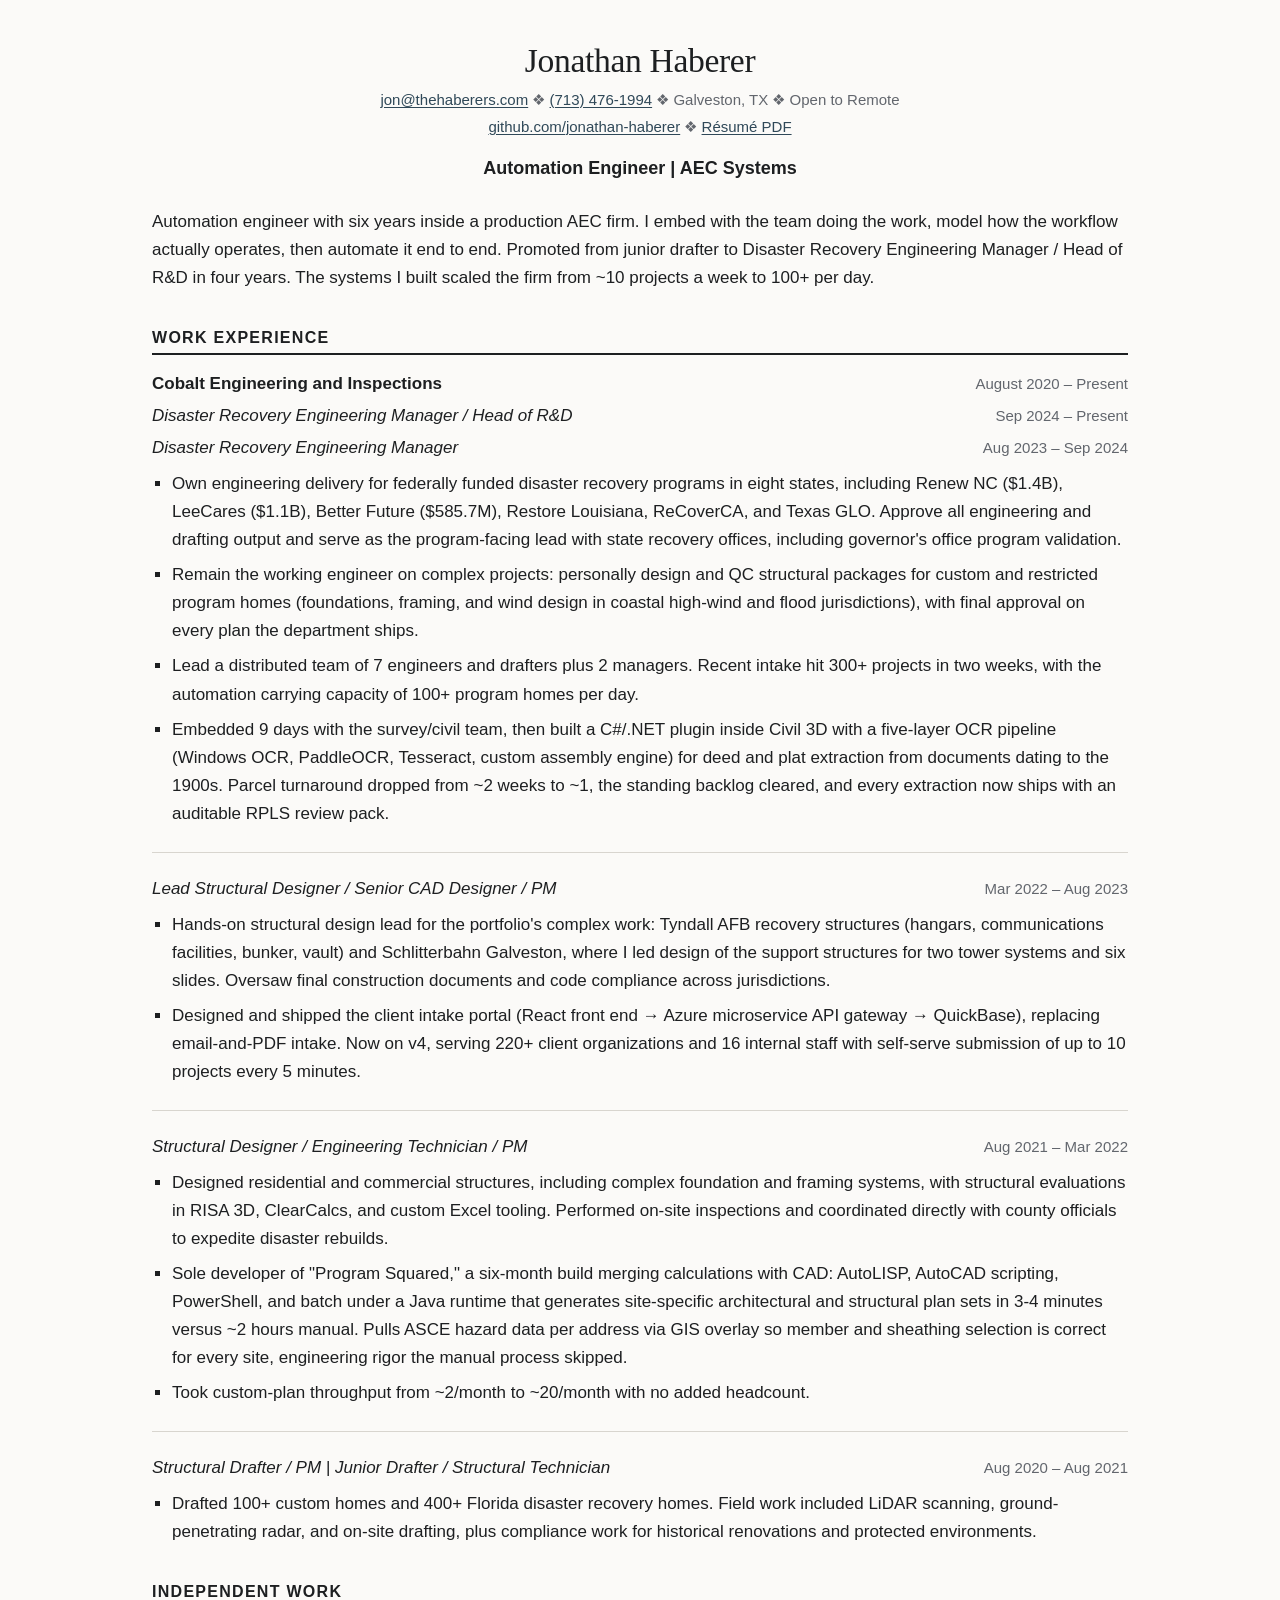
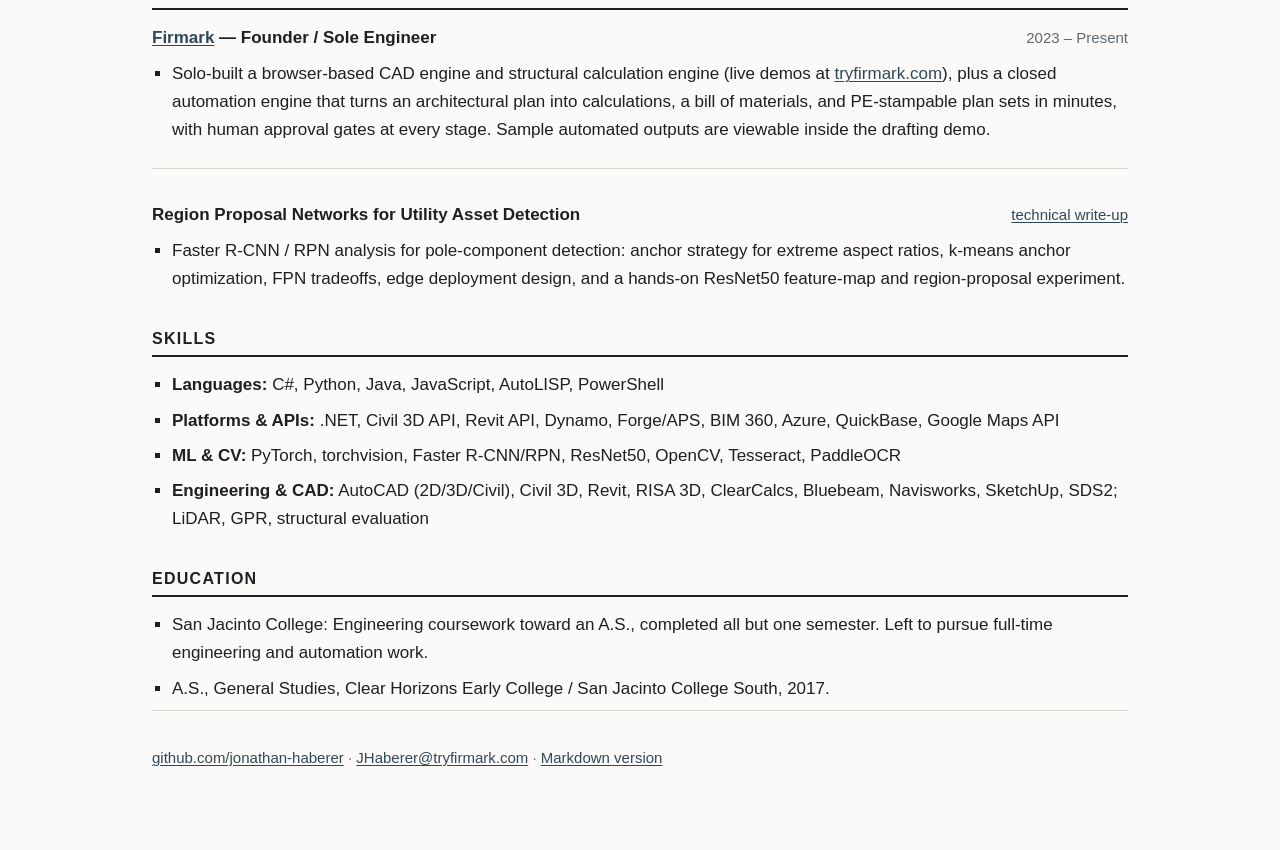
==== commit 64c01c73: "Adopt the refined public resume render; publish the PDF" ====
--- a/index.html
+++ b/index.html
@@ -14,17 +14,17 @@
   <p class="r-contact"><a href="mailto:jon@thehaberers.com">jon@thehaberers.com</a> ❖
   <a href="tel:+17134761994">(713) 476-1994</a> ❖ Galveston, TX ❖ Open to Remote</p>
   <p class="r-contact"><a href="https://github.com/jonathan-haberer">github.com/jonathan-haberer</a> ❖
-  <a href="https://tryfirmark.com">tryfirmark.com</a></p>
-  <p class="r-headline">Automation Engineer — AEC Systems</p>
+  <a href="Jonathan_Haberer_Resume.pdf">Résumé PDF</a></p>
+  <p class="r-headline">Automation Engineer | AEC Systems</p>
 </header>
 
 <main>
 
 <p class="r-summary">Automation engineer with six years inside a production AEC firm. I embed
 with the team doing the work, model how the workflow actually operates, then automate it end
-to end. Promoted from junior drafter to Disaster Recovery Engineering Manager / Head of R&amp;D
-in four years; the systems I built let a nine-person team carry statewide disaster recovery
-programs at 100+ plans per day.</p>
+to end. Promoted from junior drafter to Disaster Recovery Engineering Manager / Head of
+R&amp;D in four years. The systems I built scaled the firm from ~10 projects a week to 100+
+per day.</p>
 
 <h2 class="r-sec">WORK EXPERIENCE</h2>
 
@@ -38,22 +38,22 @@
   <span class="r-when">Aug 2023 – Sep 2024</span></div>
   <ul class="r-b">
     <li>Own engineering delivery for federally funded disaster recovery programs in eight
-    states — including Renew NC ($1.4B), LeeCares ($1.1B), Better Future ($585.7M), Restore
-    Louisiana, ReCoverCA, and Texas GLO — approving all engineering and drafting output;
-    program-facing lead with state recovery offices, including governor's-office program
-    validation.</li>
-    <li>Remain the working engineer on complex work: personally design and QC structural
-    packages for custom and restricted program homes — foundations, framing, and wind design
-    across coastal high-wind and flood jurisdictions — with final approval on every plan the
-    department ships.</li>
-    <li>Lead a distributed team of 7 engineers and drafters plus 2 managers; recent intake of
-    300+ projects in two weeks on automation-carried capacity of 100+ program homes per
-    day.</li>
+    states, including Renew NC ($1.4B), LeeCares ($1.1B), Better Future ($585.7M), Restore
+    Louisiana, ReCoverCA, and Texas GLO. Approve all engineering and drafting output and
+    serve as the program-facing lead with state recovery offices, including governor's
+    office program validation.</li>
+    <li>Remain the working engineer on complex projects: personally design and QC
+    structural packages for custom and restricted program homes (foundations, framing, and
+    wind design in coastal high-wind and flood jurisdictions), with final approval on every
+    plan the department ships.</li>
+    <li>Lead a distributed team of 7 engineers and drafters plus 2 managers. Recent intake
+    hit 300+ projects in two weeks, with the automation carrying capacity of 100+ program
+    homes per day.</li>
     <li>Embedded 9 days with the survey/civil team, then built a C#/.NET plugin inside
     Civil 3D with a five-layer OCR pipeline (Windows OCR, PaddleOCR, Tesseract, custom
-    assembly engine) for deed and plat extraction from documents dating to the 1900s — parcel
-    turnaround cut from ~2 weeks to ~1, standing backlog cleared, every extraction emitted
-    into an auditable RPLS review pack.</li>
+    assembly engine) for deed and plat extraction from documents dating to the 1900s.
+    Parcel turnaround dropped from ~2 weeks to ~1, the standing backlog cleared, and every
+    extraction now ships with an auditable RPLS review pack.</li>
   </ul>
 </div>
 
@@ -62,13 +62,14 @@
   <span class="r-when">Mar 2022 – Aug 2023</span></div>
   <ul class="r-b">
     <li>Hands-on structural design lead for the portfolio's complex work: Tyndall AFB
-    recovery structures (hangars, communications facilities, bunker, vault) and Schlitterbahn
-    Galveston — design lead for the support structures of two tower systems and six slides;
-    oversaw final construction documents and code compliance across jurisdictions.</li>
-    <li>Designed and shipped the client intake portal (React front end → Azure microservice
-    API gateway → QuickBase), replacing email-and-PDF intake; now on v4 serving 220+ client
-    organizations and 16 internal staff with self-serve submission of up to 10 projects per
-    5 minutes.</li>
+    recovery structures (hangars, communications facilities, bunker, vault) and
+    Schlitterbahn Galveston, where I led design of the support structures for two tower
+    systems and six slides. Oversaw final construction documents and code compliance
+    across jurisdictions.</li>
+    <li>Designed and shipped the client intake portal (React front end → Azure
+    microservice API gateway → QuickBase), replacing email-and-PDF intake. Now on v4,
+    serving 220+ client organizations and 16 internal staff with self-serve submission of
+    up to 10 projects every 5 minutes.</li>
   </ul>
 </div>
 
@@ -76,16 +77,18 @@
   <div class="r-row r-role"><em>Structural Designer / Engineering Technician / PM</em>
   <span class="r-when">Aug 2021 – Mar 2022</span></div>
   <ul class="r-b">
-    <li>Designed residential and commercial structures end to end — complex foundation and
-    framing systems — with structural evaluations in RISA 3D, ClearCalcs, and custom Excel
-    tooling; on-site inspections and direct coordination with county officials to expedite
-    disaster rebuilds.</li>
-    <li>Sole developer of "Program Squared," a six-month build merging calculations with CAD:
-    AutoLISP, AutoCAD scripting, PowerShell, and batch under a Java runtime that generates
-    site-specific architectural and structural plan sets in 3–4 minutes (vs ~2 hours manual)
-    — pulling ASCE hazard data per address via GIS overlay so member and sheathing selection
-    is correct for every site, engineering rigor the manual process skipped.</li>
-    <li>Took custom-plan throughput from ~2/month to ~20/month with no added headcount.</li>
+    <li>Designed residential and commercial structures, including complex foundation and
+    framing systems, with structural evaluations in RISA 3D, ClearCalcs, and custom Excel
+    tooling. Performed on-site inspections and coordinated directly with county officials
+    to expedite disaster rebuilds.</li>
+    <li>Sole developer of "Program Squared," a six-month build merging calculations with
+    CAD: AutoLISP, AutoCAD scripting, PowerShell, and batch under a Java runtime that
+    generates site-specific architectural and structural plan sets in 3-4 minutes versus
+    ~2 hours manual. Pulls ASCE hazard data per address via GIS overlay so member and
+    sheathing selection is correct for every site, engineering rigor the manual process
+    skipped.</li>
+    <li>Took custom-plan throughput from ~2/month to ~20/month with no added
+    headcount.</li>
   </ul>
 </div>
 
@@ -93,22 +96,23 @@
   <div class="r-row r-role"><em>Structural Drafter / PM | Junior Drafter / Structural
   Technician</em> <span class="r-when">Aug 2020 – Aug 2021</span></div>
   <ul class="r-b">
-    <li>Drafted 100+ custom homes and 400+ Florida disaster-recovery homes; field work
-    including LiDAR scanning, ground-penetrating radar, and on-site drafting; compliance for
-    historical renovations and protected environments.</li>
+    <li>Drafted 100+ custom homes and 400+ Florida disaster recovery homes. Field work
+    included LiDAR scanning, ground-penetrating radar, and on-site drafting, plus
+    compliance work for historical renovations and protected environments.</li>
   </ul>
 </div>
 
 <h2 class="r-sec">INDEPENDENT WORK</h2>
 
 <div>
-  <div class="r-row"><strong>Firmark — Founder / Sole Engineer</strong>
-  <span class="r-when">2023 – Present</span></div>
+  <div class="r-row"><strong><a href="https://tryfirmark.com">Firmark</a> — Founder / Sole
+  Engineer</strong> <span class="r-when">2023 – Present</span></div>
   <ul class="r-b">
-    <li>Solo-built a browser-based CAD engine and structural calculation engine — live demos
-    at <a href="https://tryfirmark.com">tryfirmark.com</a> — plus a closed automation engine
-    that turns an architectural plan into calculations, bill of materials, and PE-stampable
-    plan sets in minutes with human approval gates at every stage.</li>
+    <li>Solo-built a browser-based CAD engine and structural calculation engine (live
+    demos at <a href="https://tryfirmark.com">tryfirmark.com</a>), plus a closed
+    automation engine that turns an architectural plan into calculations, a bill of
+    materials, and PE-stampable plan sets in minutes, with human approval gates at every
+    stage. Sample automated outputs are viewable inside the drafting demo.</li>
   </ul>
 </div>
 
@@ -116,9 +120,9 @@
   <div class="r-row"><strong>Region Proposal Networks for Utility Asset Detection</strong>
   <span class="r-when"><a href="https://github.com/jonathan-haberer/rpn-utility-asset-detection">technical write-up</a></span></div>
   <ul class="r-b">
-    <li>Faster R-CNN / RPN analysis for pole-component detection: anchor strategy for extreme
-    aspect ratios, k-means anchor optimization, FPN tradeoffs, edge deployment design, and a
-    hands-on ResNet50 feature-map and region-proposal experiment.</li>
+    <li>Faster R-CNN / RPN analysis for pole-component detection: anchor strategy for
+    extreme aspect ratios, k-means anchor optimization, FPN tradeoffs, edge deployment
+    design, and a hands-on ResNet50 feature-map and region-proposal experiment.</li>
   </ul>
 </div>
 
@@ -136,9 +140,9 @@
 
 <h2 class="r-sec">EDUCATION</h2>
 <ul class="r-b">
-  <li>San Jacinto College — Engineering coursework toward A.S. (completed all but one
-  semester); left to pursue full-time engineering and automation work.</li>
-  <li>A.S., General Studies — Clear Horizons Early College / San Jacinto College South,
+  <li>San Jacinto College: Engineering coursework toward an A.S., completed all but one
+  semester. Left to pursue full-time engineering and automation work.</li>
+  <li>A.S., General Studies, Clear Horizons Early College / San Jacinto College South,
   2017.</li>
 </ul>
 
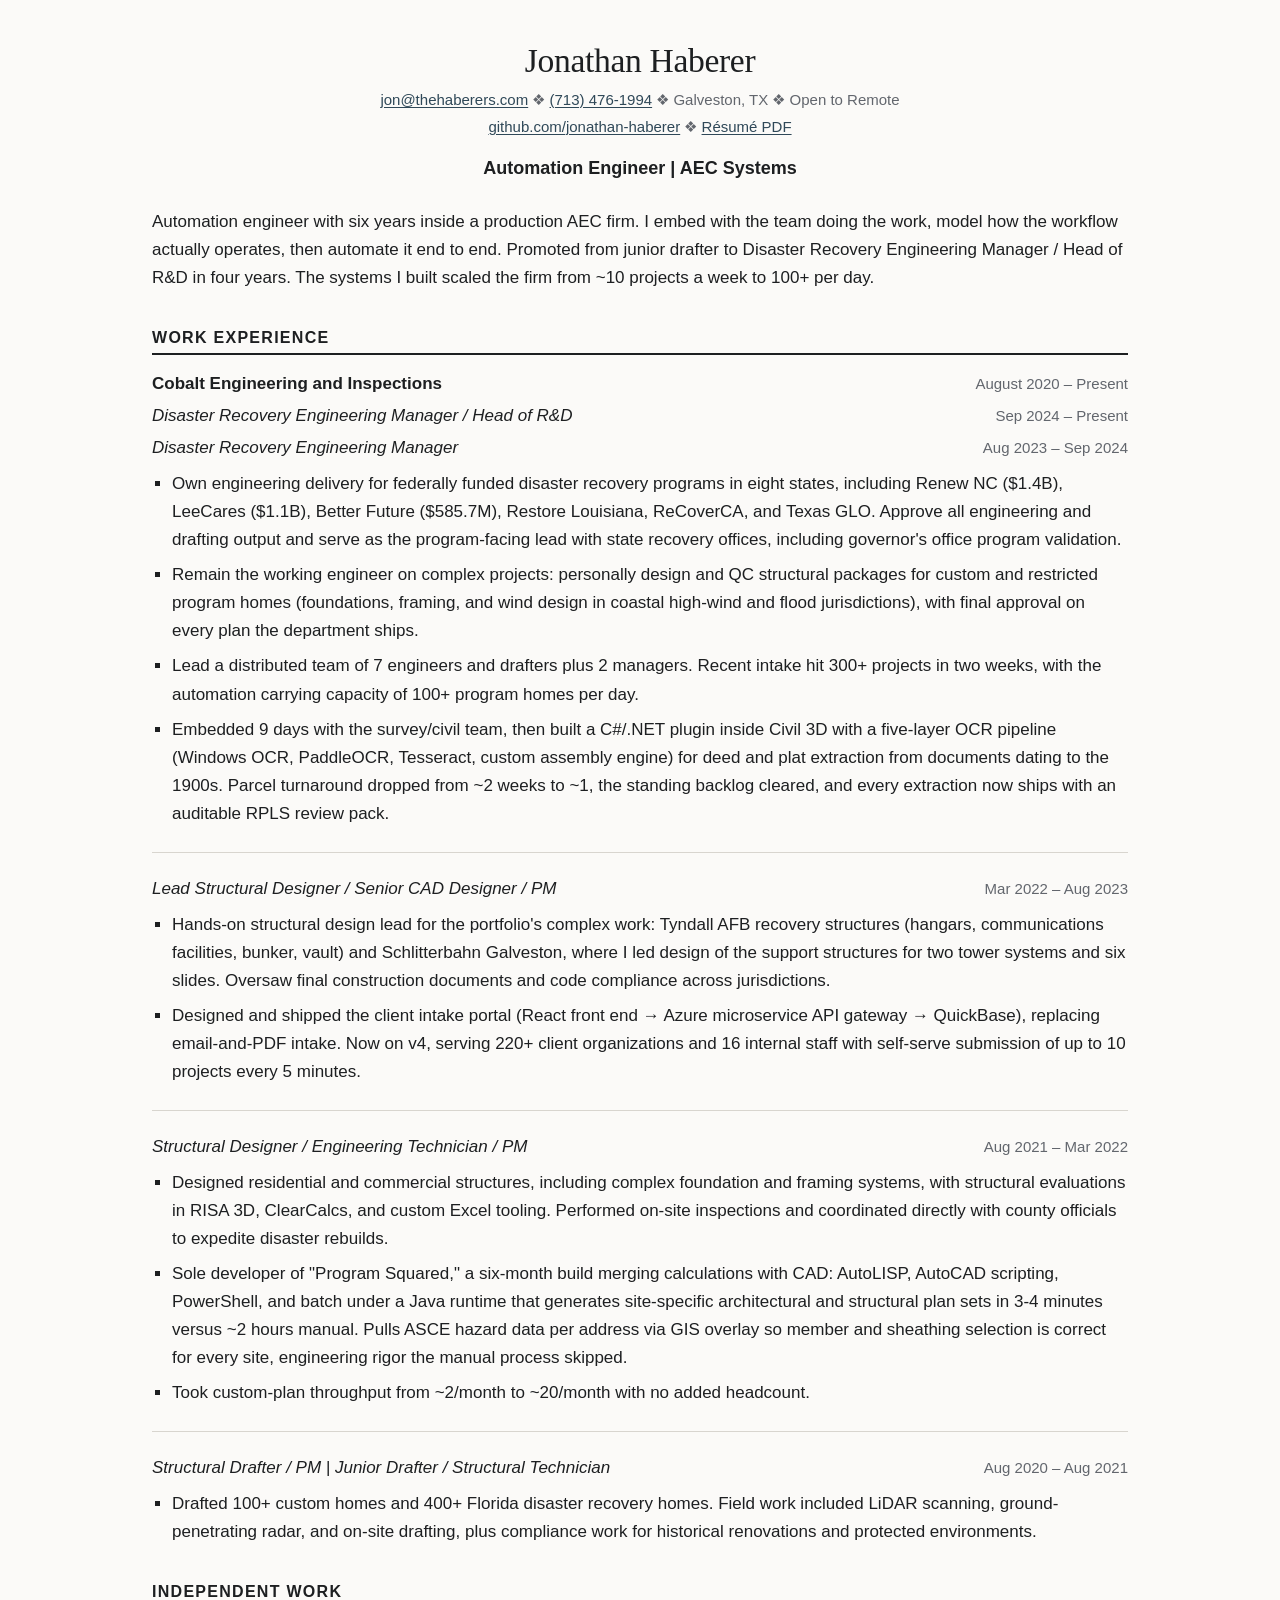
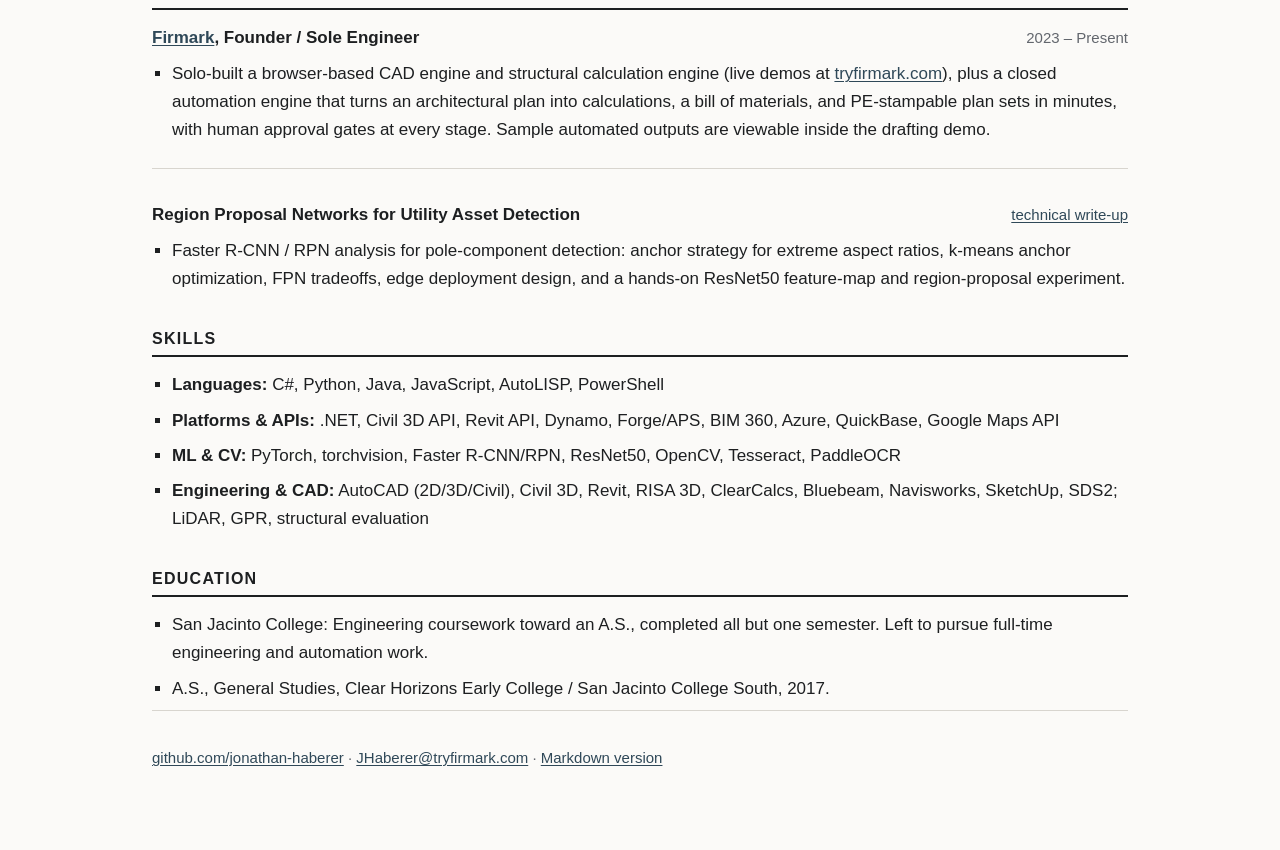
==== commit d7962caa: "Add favicon, social card, and headshot; align head metadata with the resume style" ====
--- a/index.html
+++ b/index.html
@@ -3,8 +3,16 @@
 <head>
 <meta charset="utf-8">
 <meta name="viewport" content="width=device-width, initial-scale=1">
-<title>Jonathan Haberer — Automation Engineer, AEC Systems</title>
-<meta name="description" content="Résumé of Jonathan Haberer — automation engineer with six years inside a production AEC firm: structural design, disaster-recovery engineering management, and workflow automation.">
+<title>Jonathan Haberer | Automation Engineer, AEC Systems</title>
+<meta name="description" content="Résumé of Jonathan Haberer: automation engineer with six years inside a production AEC firm. Structural design, disaster recovery engineering management, and workflow automation.">
+<link rel="icon" type="image/png" sizes="32x32" href="favicon-32.png">
+<link rel="apple-touch-icon" href="apple-touch-icon.png">
+<meta property="og:type" content="profile">
+<meta property="og:title" content="Jonathan Haberer | Automation Engineer, AEC Systems">
+<meta property="og:description" content="Six years inside a production AEC firm. The systems I built scaled the firm from ~10 projects a week to 100+ per day.">
+<meta property="og:url" content="https://jonathan-haberer.github.io/">
+<meta property="og:image" content="https://jonathan-haberer.github.io/headshot.jpg">
+<meta name="twitter:card" content="summary">
 <link rel="stylesheet" href="styles.css">
 </head>
 <body>
@@ -105,7 +113,7 @@
 <h2 class="r-sec">INDEPENDENT WORK</h2>
 
 <div>
-  <div class="r-row"><strong><a href="https://tryfirmark.com">Firmark</a> — Founder / Sole
+  <div class="r-row"><strong><a href="https://tryfirmark.com">Firmark</a>, Founder / Sole
   Engineer</strong> <span class="r-when">2023 – Present</span></div>
   <ul class="r-b">
     <li>Solo-built a browser-based CAD engine and structural calculation engine (live
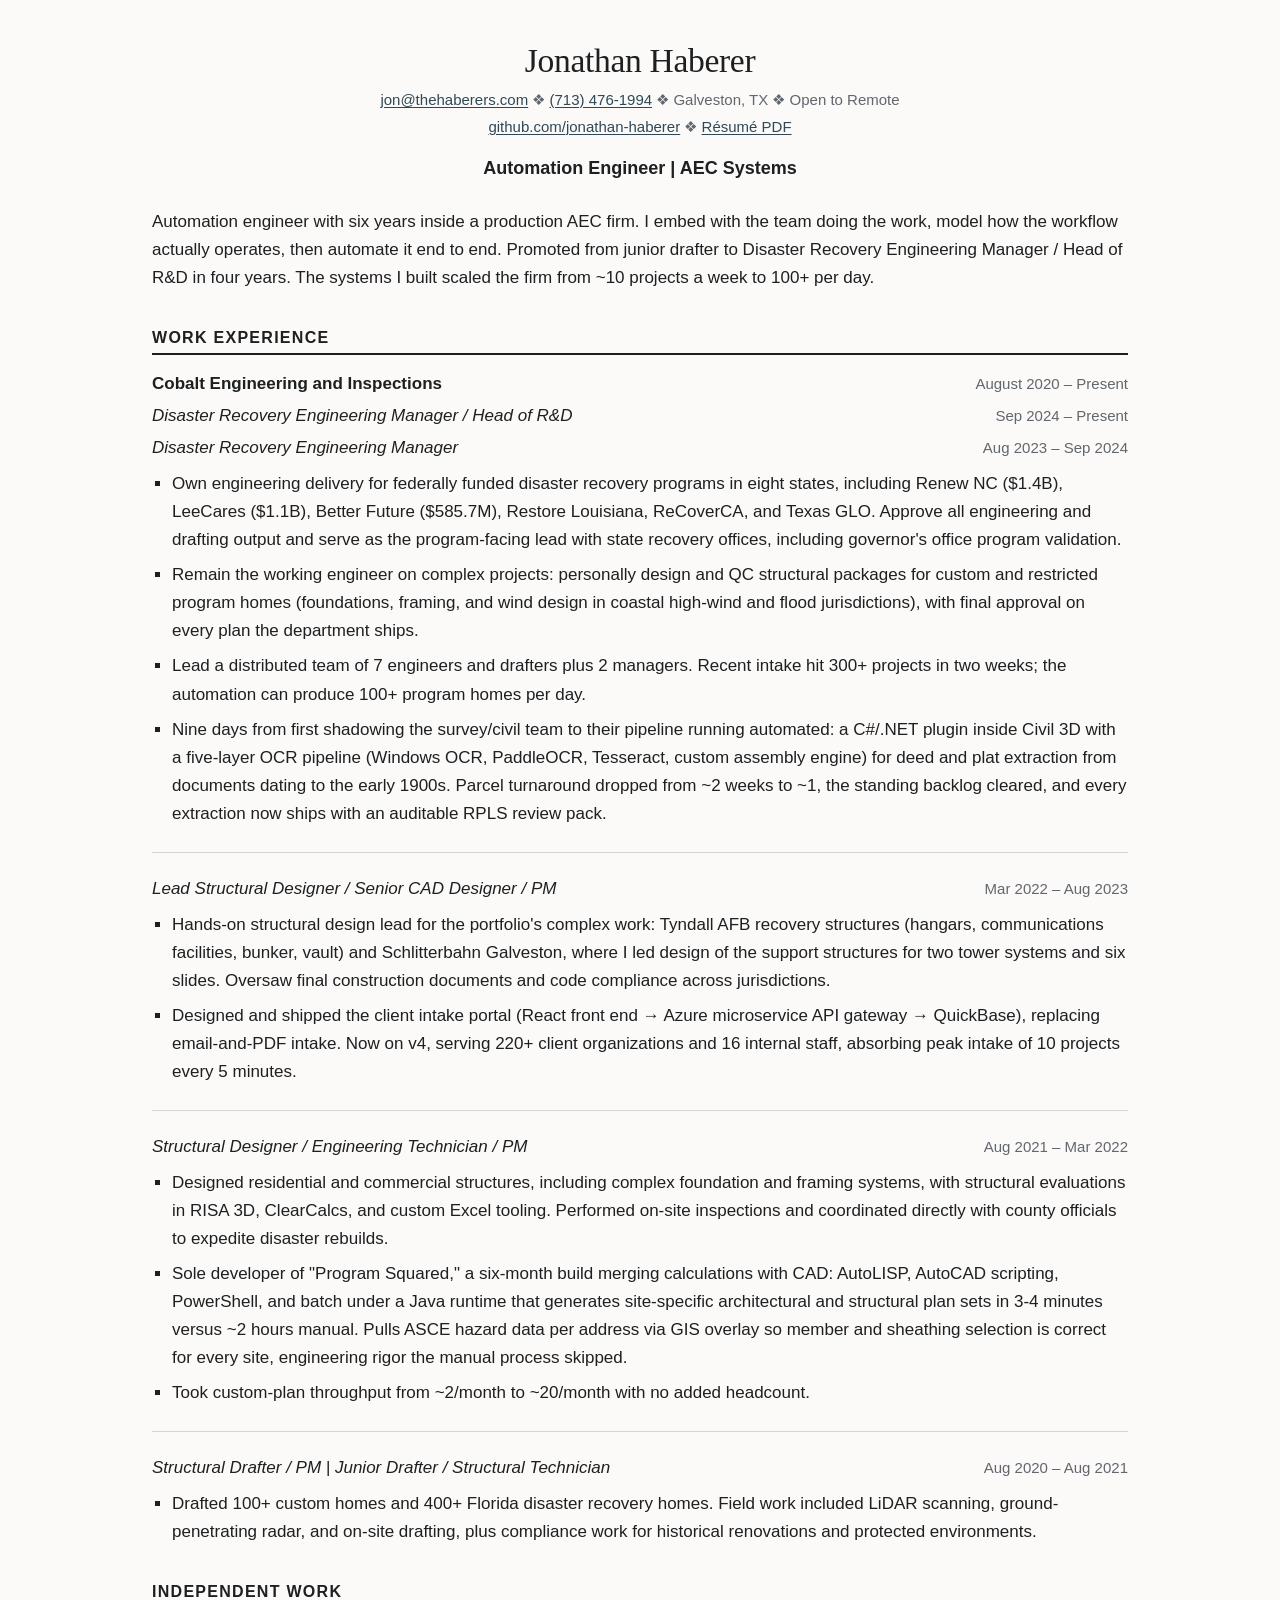
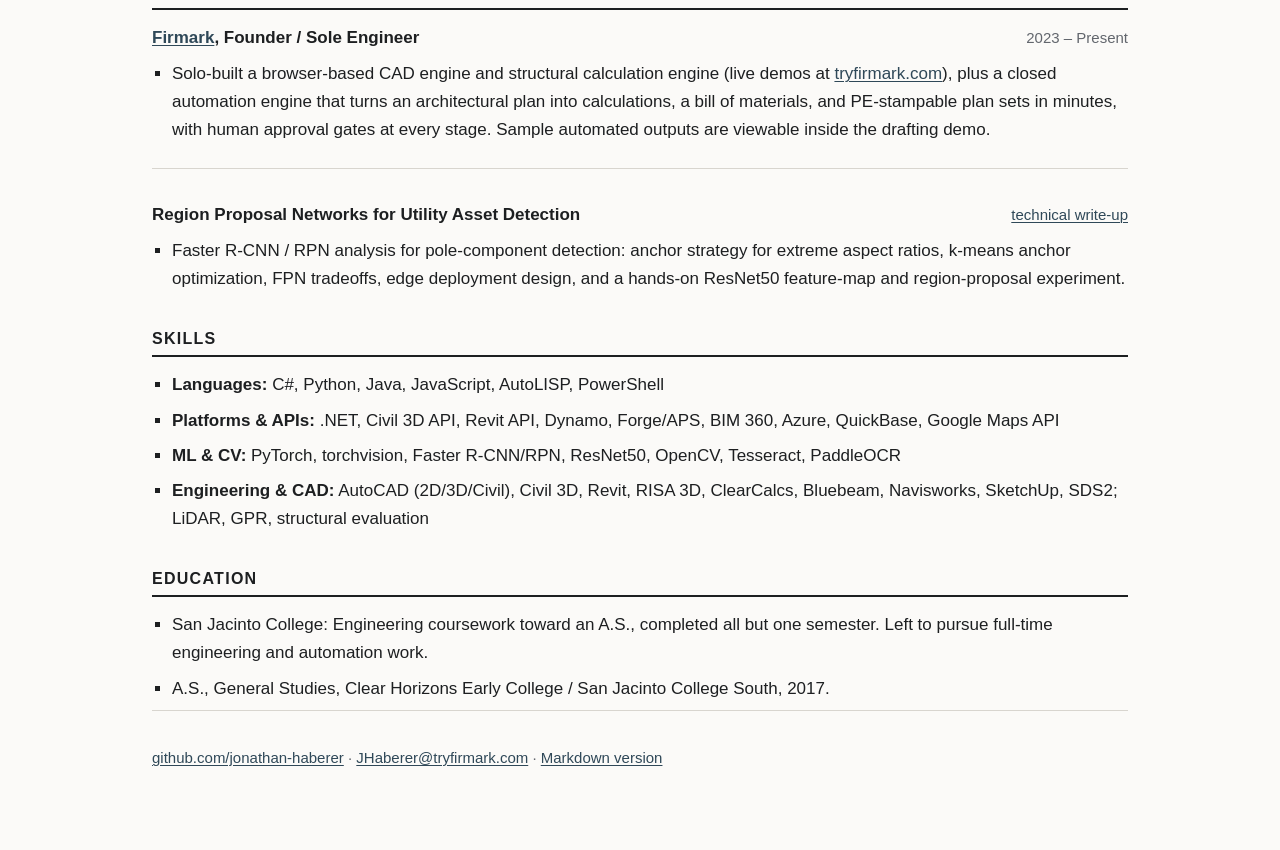
==== commit 005422b5: "Fix survey timeline claim, capacity and intake phrasing" ====
--- a/index.html
+++ b/index.html
@@ -55,13 +55,14 @@
     wind design in coastal high-wind and flood jurisdictions), with final approval on every
     plan the department ships.</li>
     <li>Lead a distributed team of 7 engineers and drafters plus 2 managers. Recent intake
-    hit 300+ projects in two weeks, with the automation carrying capacity of 100+ program
-    homes per day.</li>
-    <li>Embedded 9 days with the survey/civil team, then built a C#/.NET plugin inside
-    Civil 3D with a five-layer OCR pipeline (Windows OCR, PaddleOCR, Tesseract, custom
-    assembly engine) for deed and plat extraction from documents dating to the 1900s.
-    Parcel turnaround dropped from ~2 weeks to ~1, the standing backlog cleared, and every
-    extraction now ships with an auditable RPLS review pack.</li>
+    hit 300+ projects in two weeks; the automation can produce 100+ program homes per
+    day.</li>
+    <li>Nine days from first shadowing the survey/civil team to their pipeline running
+    automated: a C#/.NET plugin inside Civil 3D with a five-layer OCR pipeline (Windows
+    OCR, PaddleOCR, Tesseract, custom assembly engine) for deed and plat extraction from
+    documents dating to the early 1900s. Parcel turnaround dropped from ~2 weeks to ~1,
+    the standing backlog cleared, and every extraction now ships with an auditable RPLS
+    review pack.</li>
   </ul>
 </div>
 
@@ -76,8 +77,8 @@
     across jurisdictions.</li>
     <li>Designed and shipped the client intake portal (React front end → Azure
     microservice API gateway → QuickBase), replacing email-and-PDF intake. Now on v4,
-    serving 220+ client organizations and 16 internal staff with self-serve submission of
-    up to 10 projects every 5 minutes.</li>
+    serving 220+ client organizations and 16 internal staff, absorbing peak intake of 10
+    projects every 5 minutes.</li>
   </ul>
 </div>
 
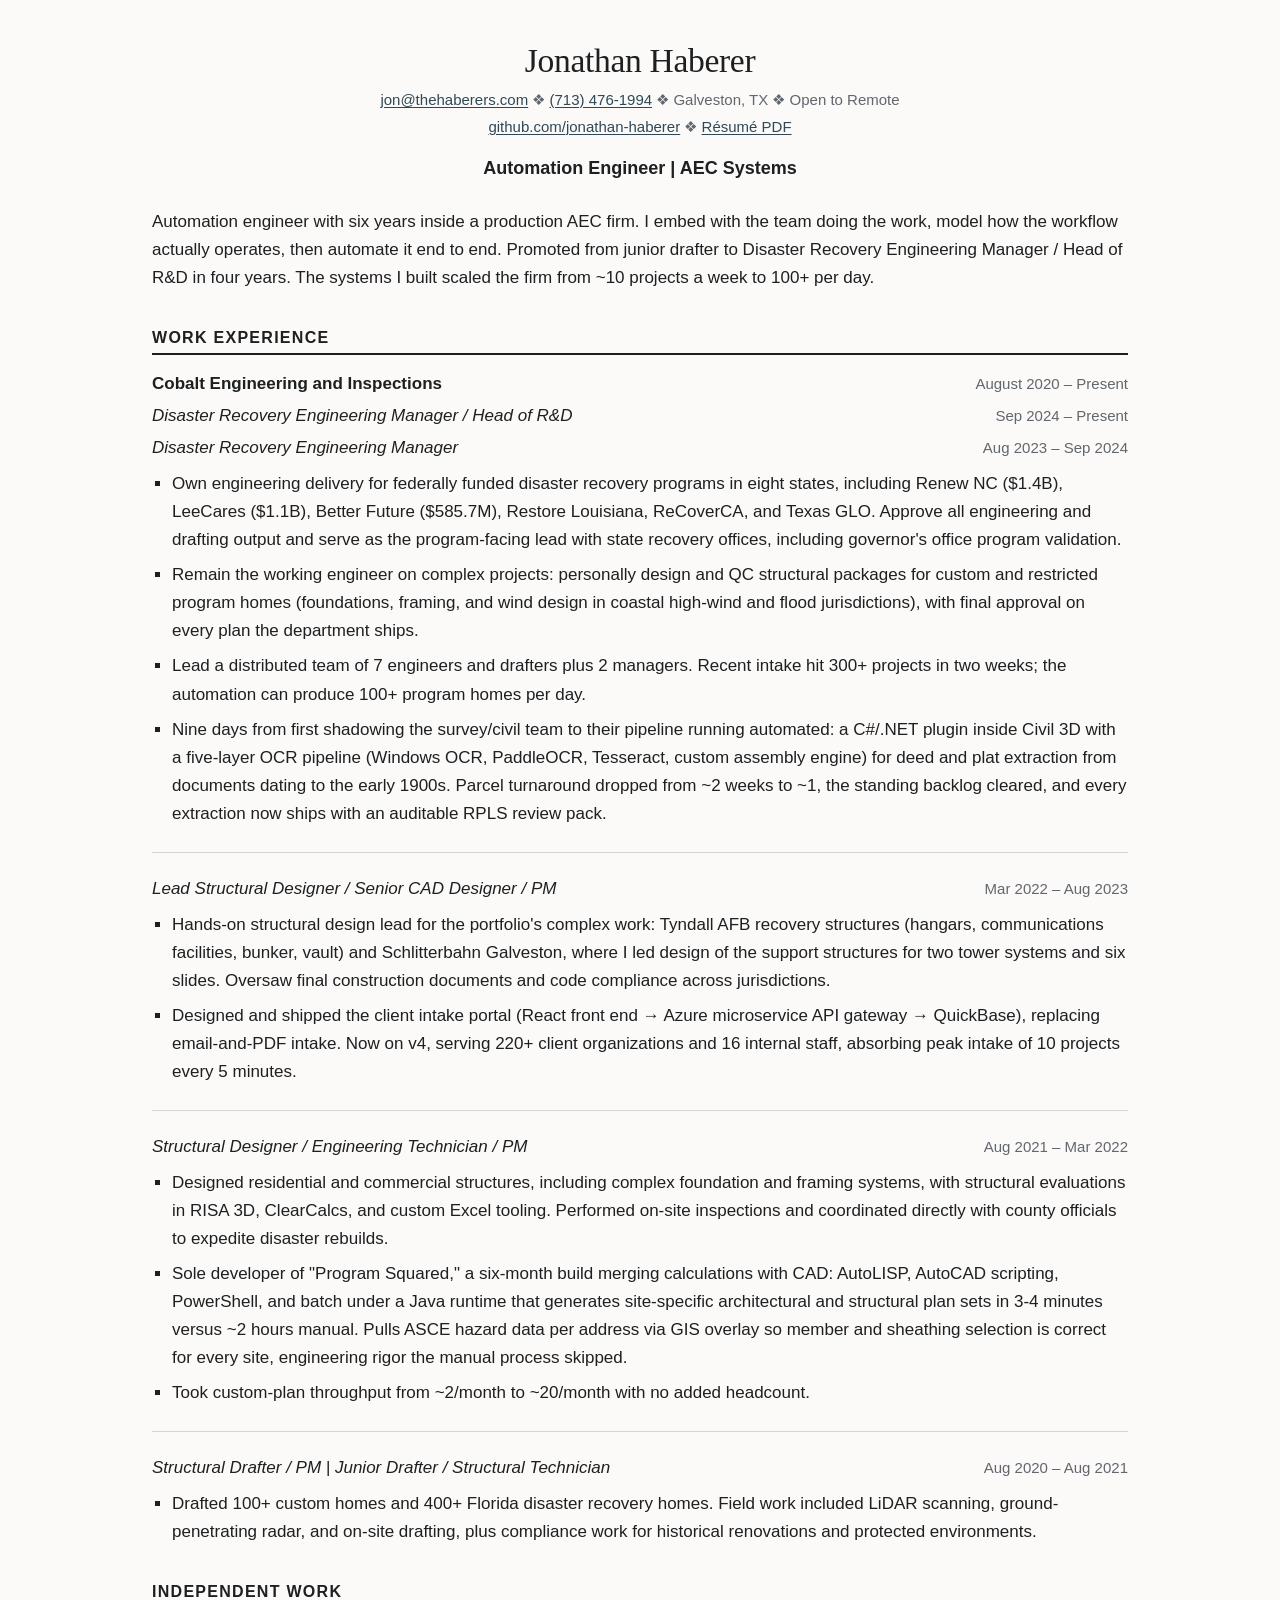
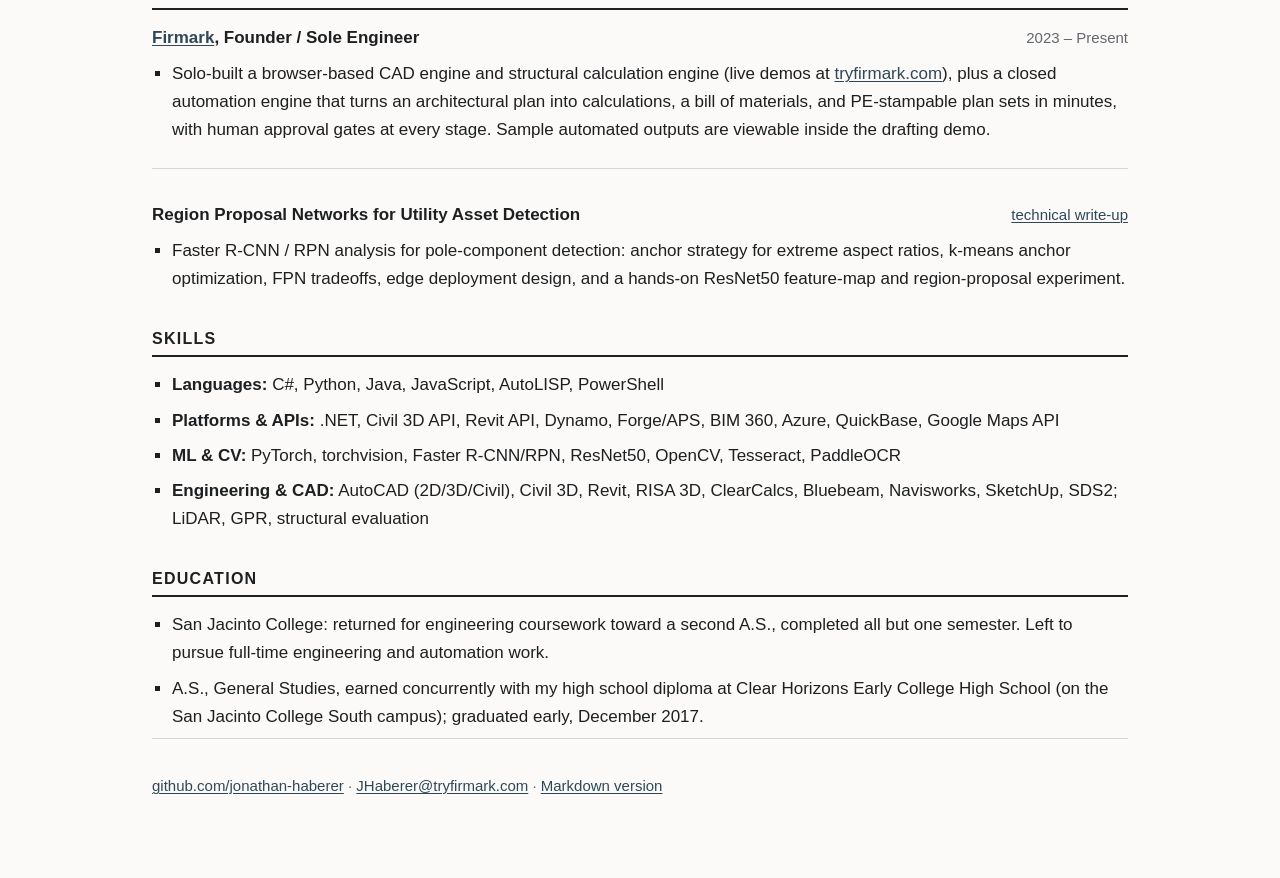
==== commit d42b8de1: "Clarify the education story: A.S. earned in high school, early graduate" ====
--- a/index.html
+++ b/index.html
@@ -149,10 +149,12 @@
 
 <h2 class="r-sec">EDUCATION</h2>
 <ul class="r-b">
-  <li>San Jacinto College: Engineering coursework toward an A.S., completed all but one
-  semester. Left to pursue full-time engineering and automation work.</li>
-  <li>A.S., General Studies, Clear Horizons Early College / San Jacinto College South,
-  2017.</li>
+  <li>San Jacinto College: returned for engineering coursework toward a second A.S.,
+  completed all but one semester. Left to pursue full-time engineering and automation
+  work.</li>
+  <li>A.S., General Studies, earned concurrently with my high school diploma at Clear
+  Horizons Early College High School (on the San Jacinto College South campus); graduated
+  early, December 2017.</li>
 </ul>
 
 </main>
